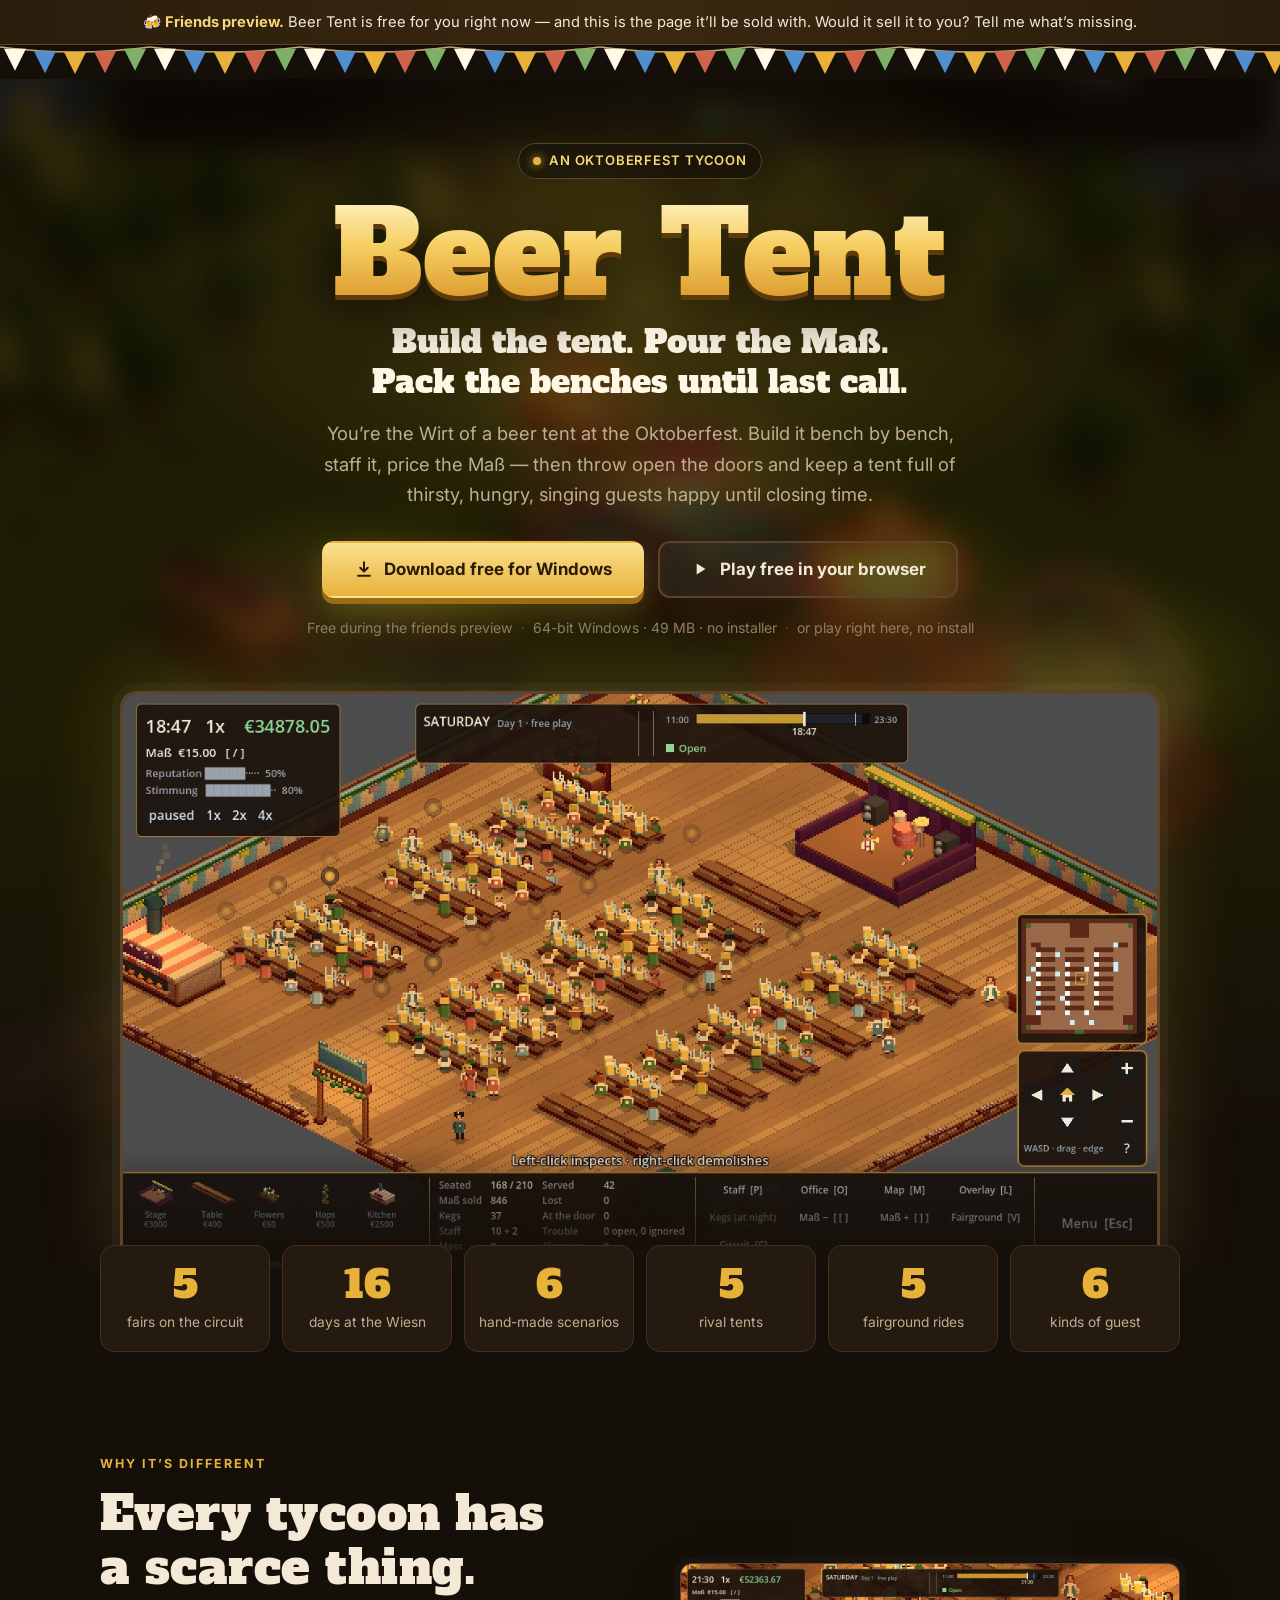
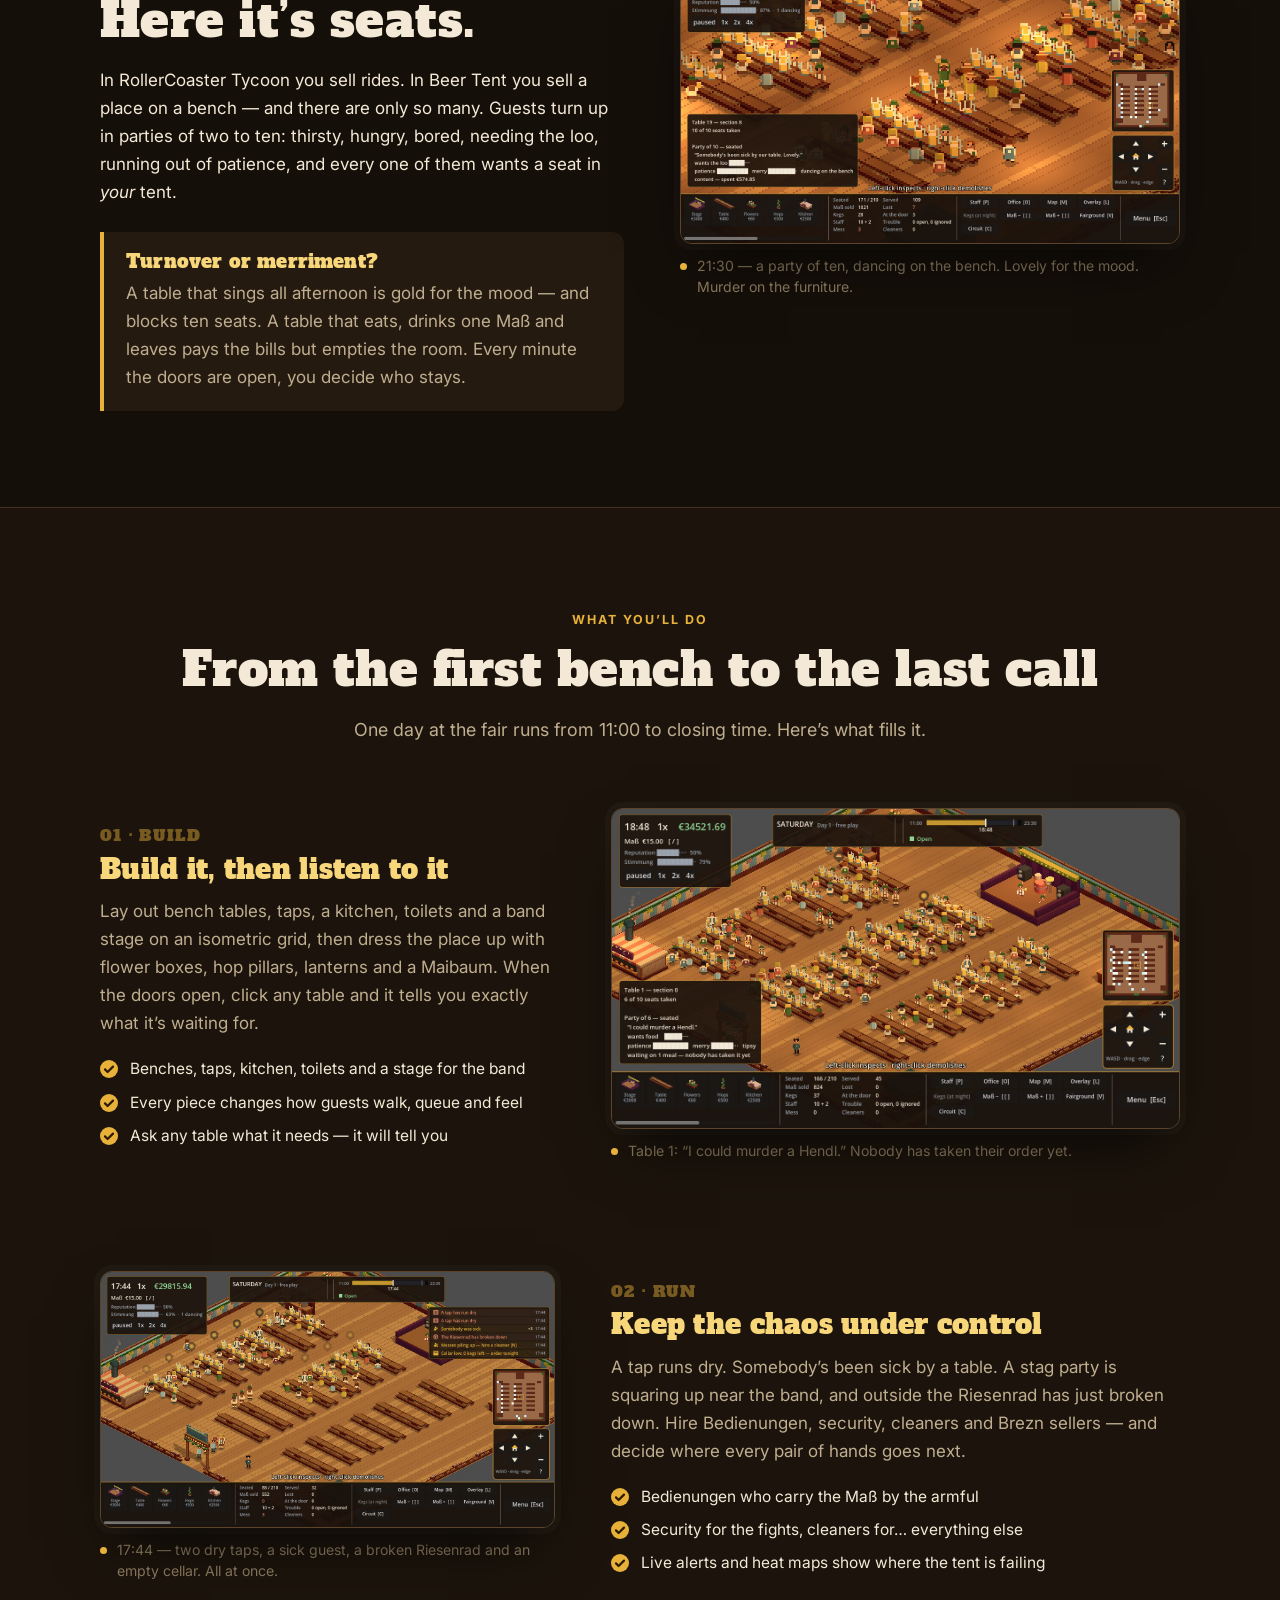
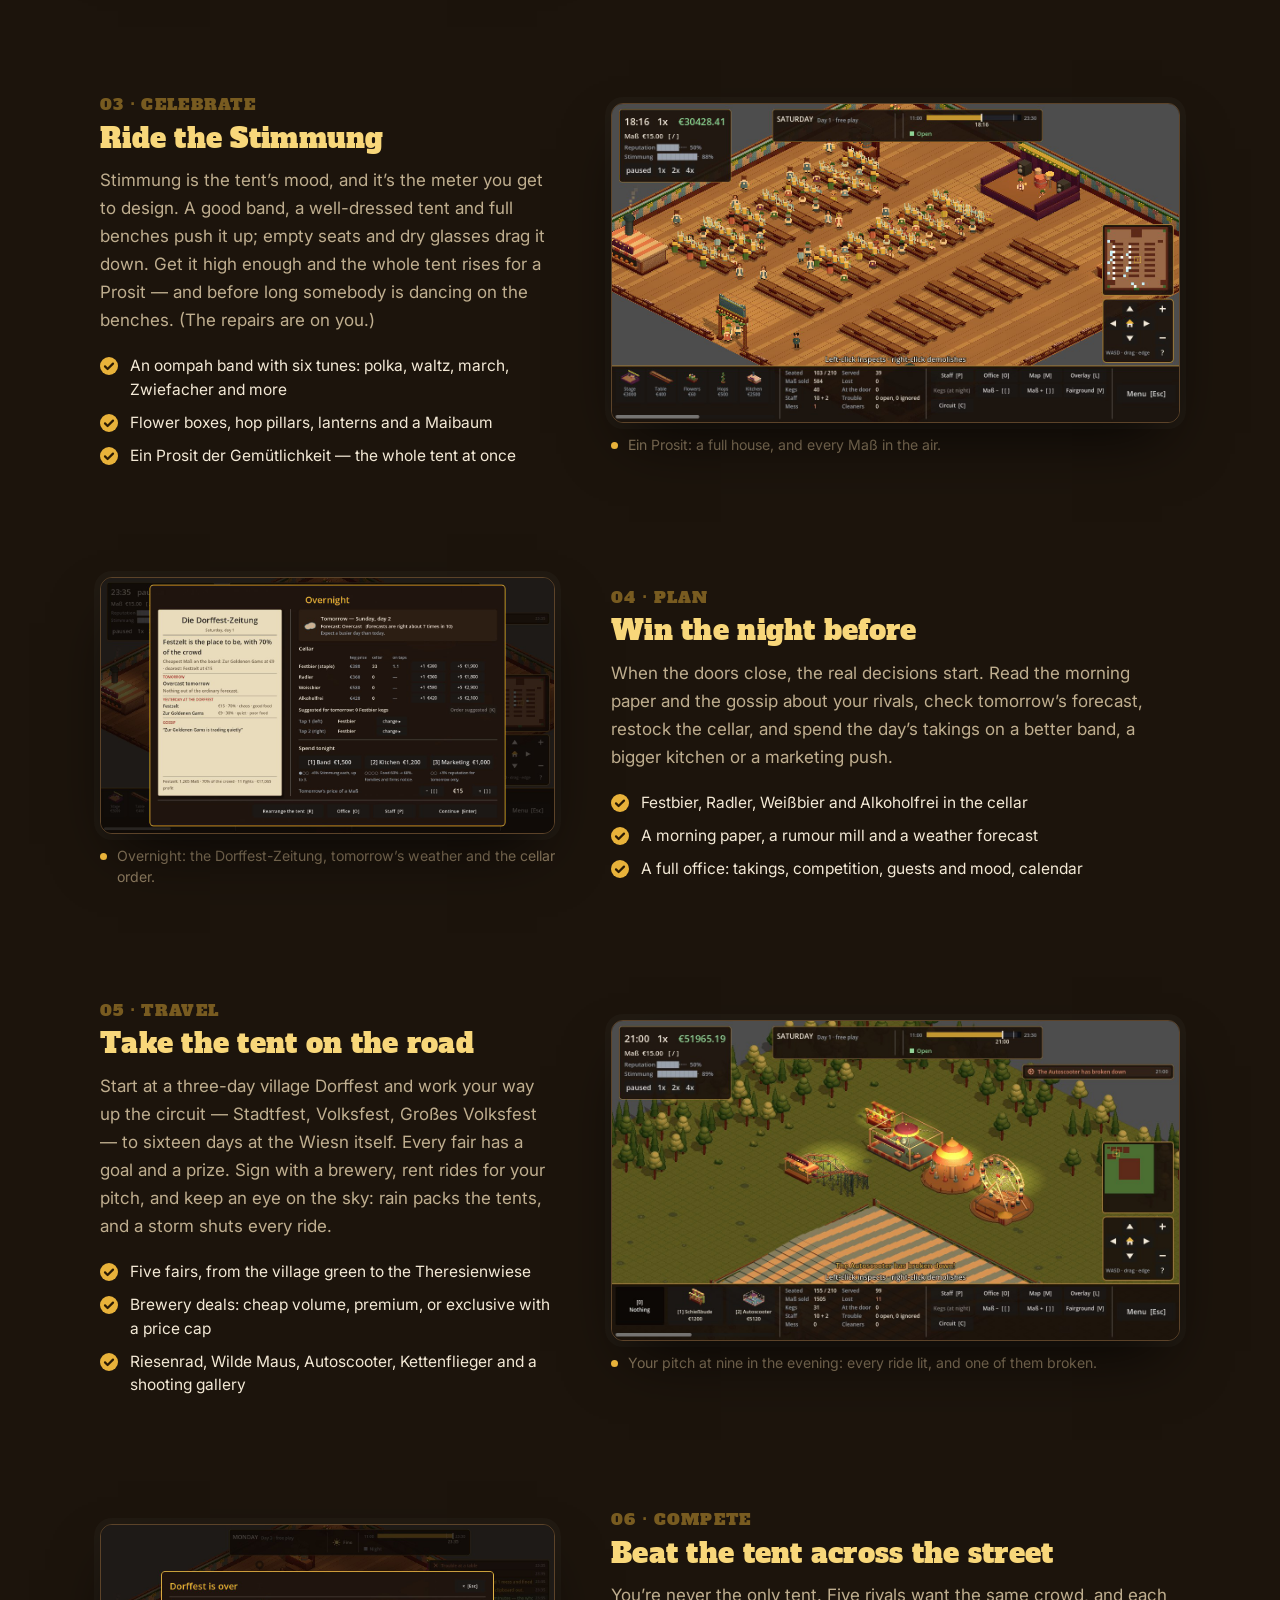
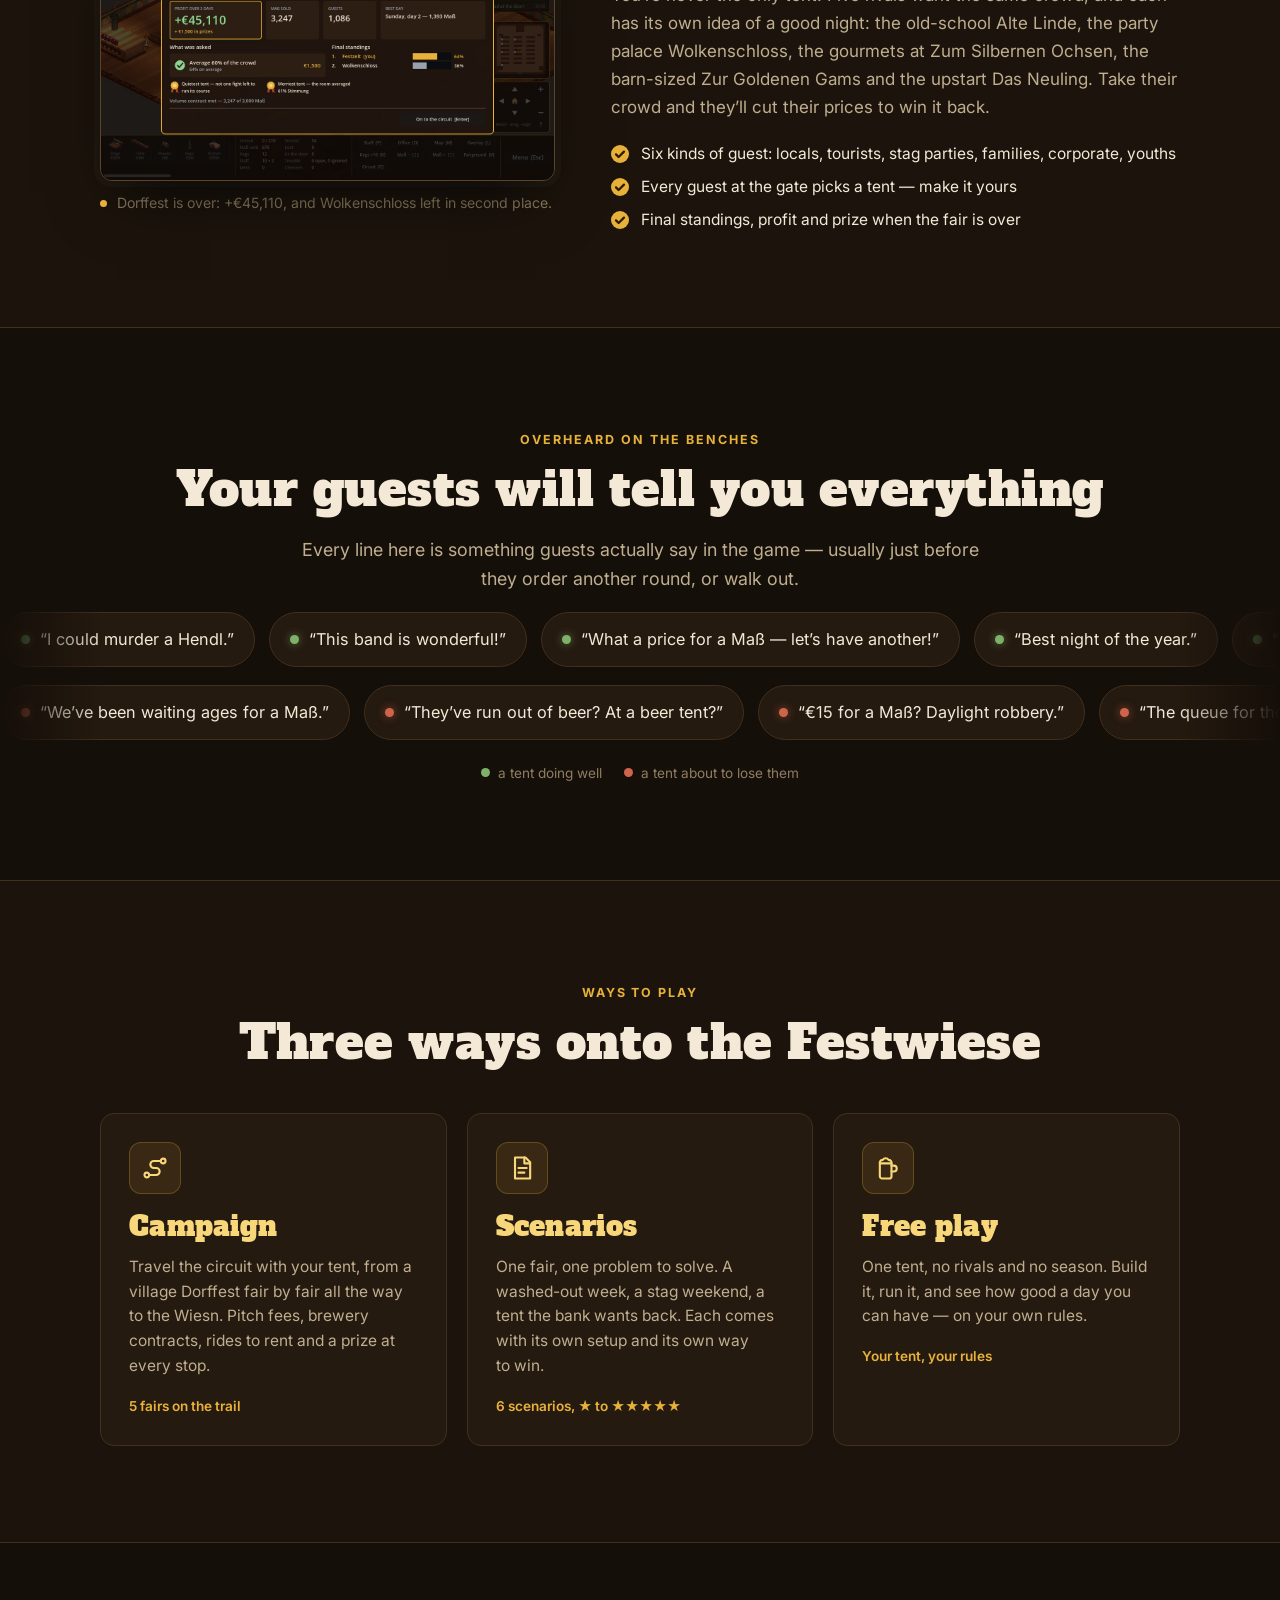
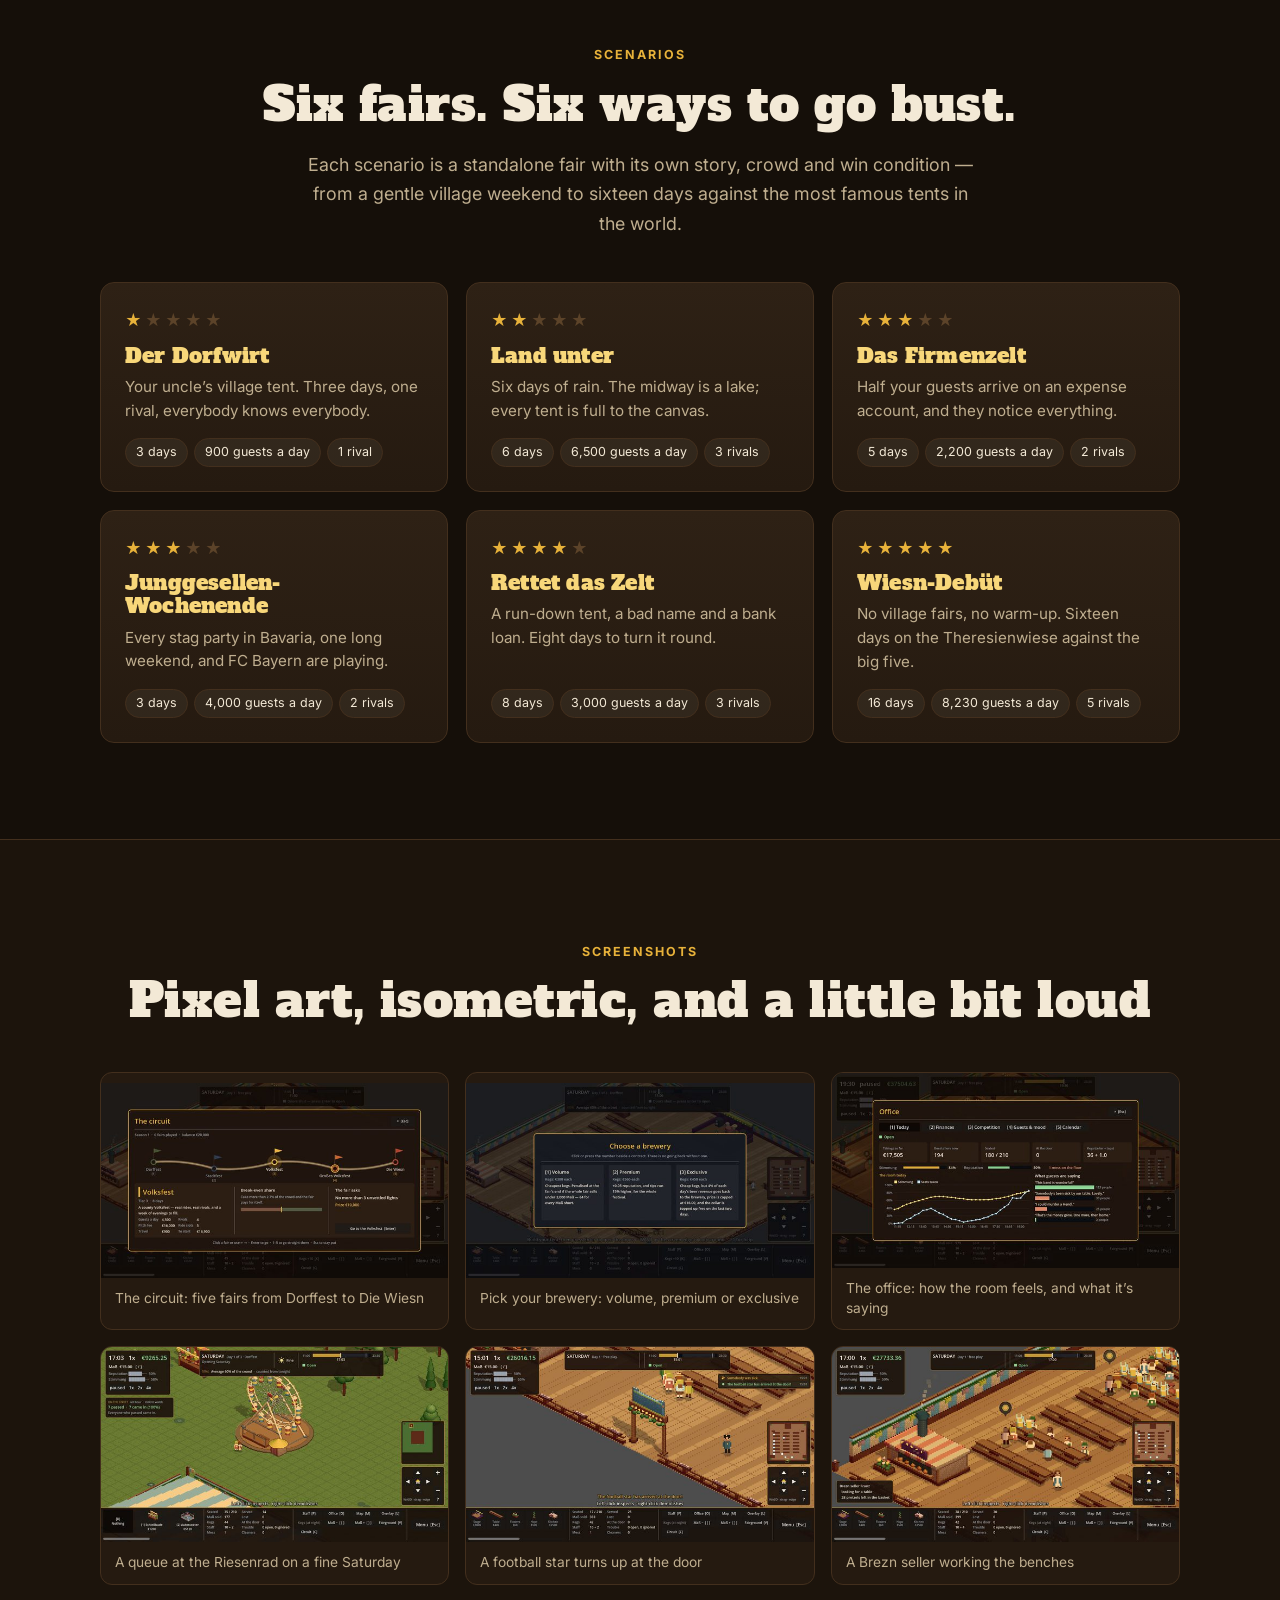
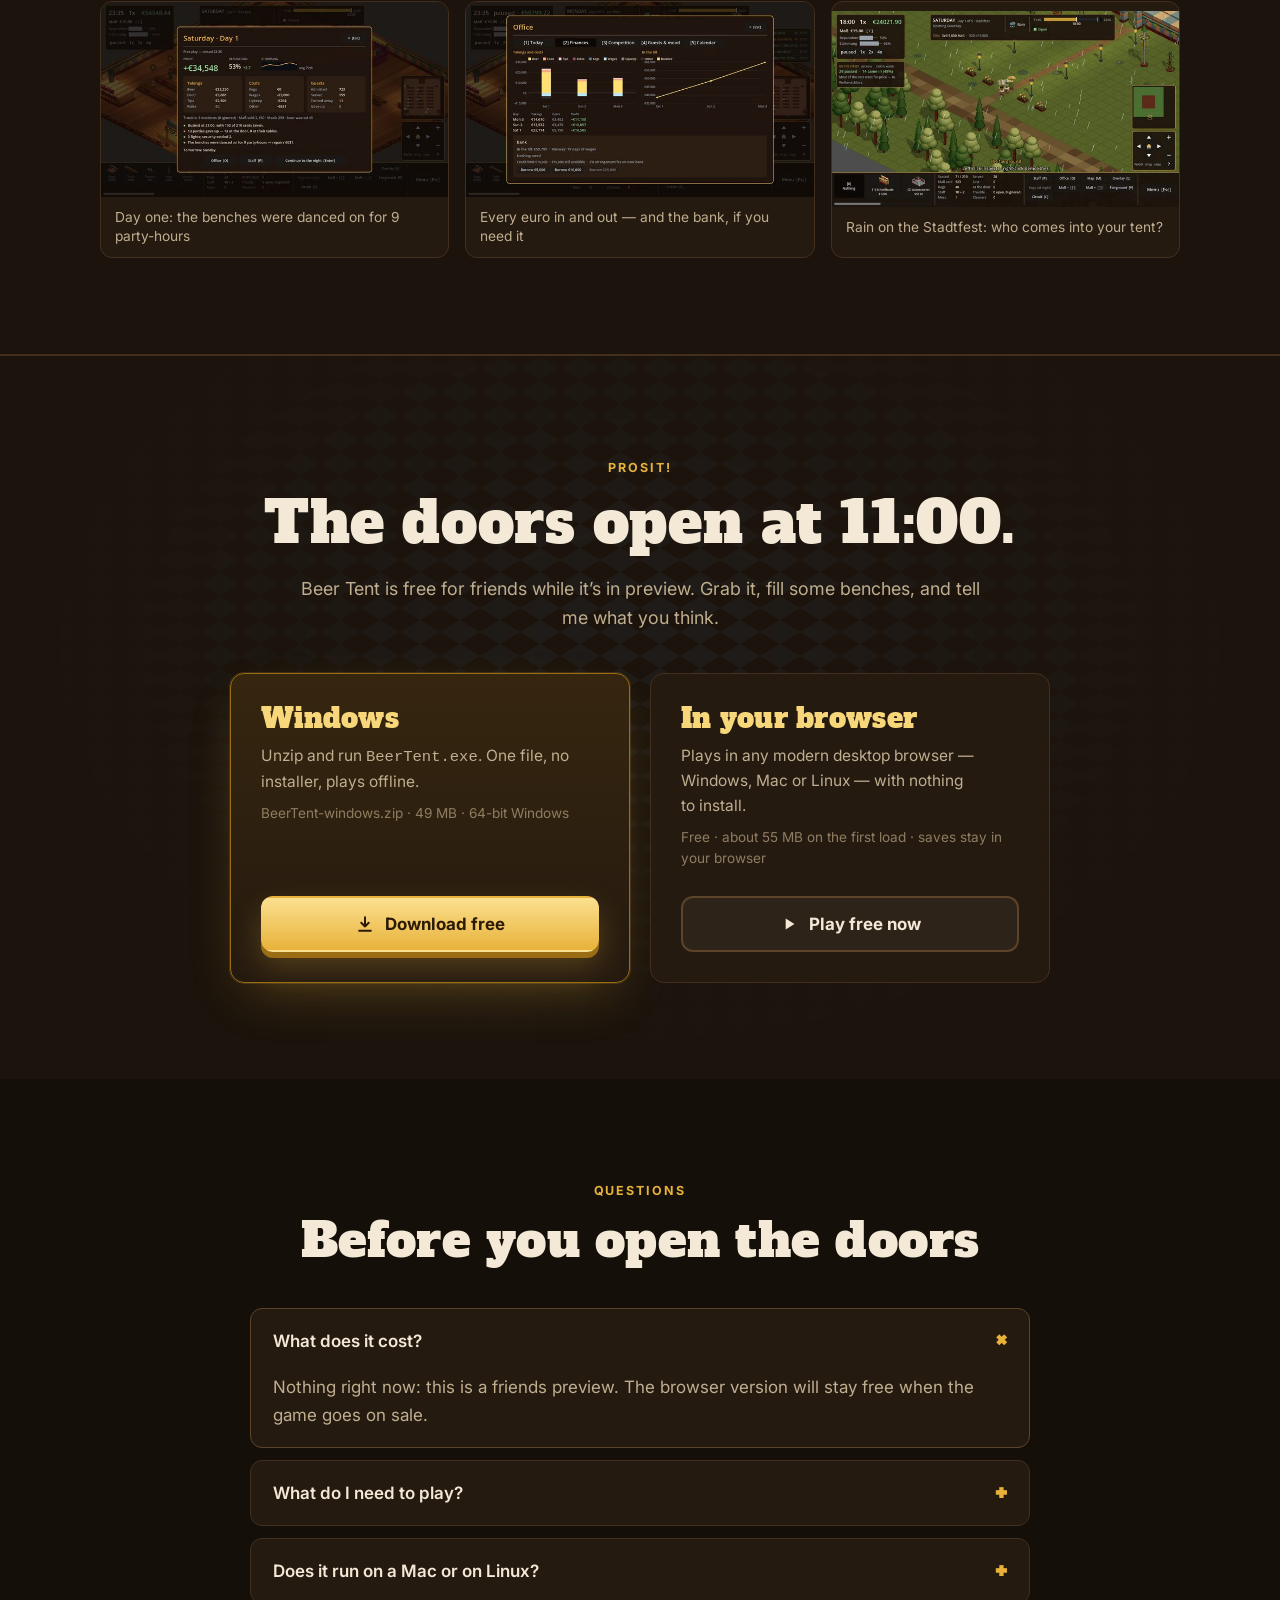
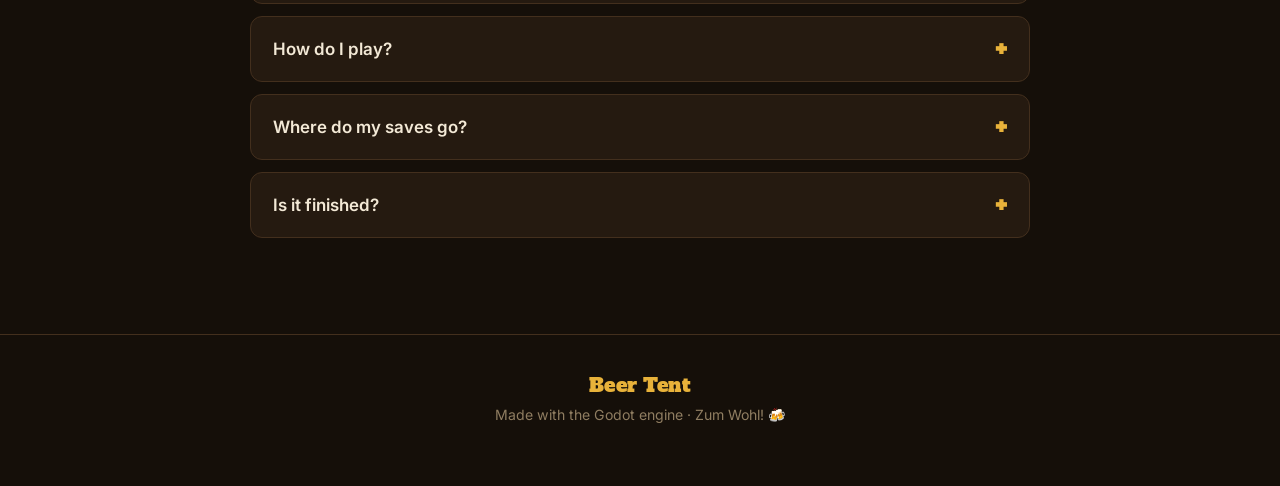
==== game/index.html @ dadb576f "game" ====
<!doctype html>
<html lang="en">
<head>
<meta charset="utf-8">
<meta name="viewport" content="width=device-width, initial-scale=1">
<title>Beer Tent — run the loudest tent at the Oktoberfest</title>
<meta name="description" content="Beer Tent is an isometric Oktoberfest tycoon game. Build your tent, pour the Maß, keep the band playing and pack the benches until last call.">
<meta name="theme-color" content="#150f09">
<!-- https://bjoernoest.dk/game is filled in by .gitlab-ci.yml, so link previews in chats get an absolute image URL -->
<meta property="og:type" content="website">
<meta property="og:title" content="Beer Tent — run the loudest tent at the Oktoberfest">
<meta property="og:description" content="Build the tent. Pour the Maß. Pack the benches until last call. An isometric Oktoberfest tycoon game.">
<meta property="og:image" content="https://bjoernoest.dk/game/img/og.jpg">
<meta name="twitter:card" content="summary_large_image">
<link rel="icon" href="img/icon.svg">
<link rel="preconnect" href="https://fonts.googleapis.com">
<link rel="preconnect" href="https://fonts.gstatic.com" crossorigin>
<link href="https://fonts.googleapis.com/css2?family=Alfa+Slab+One&family=Inter:wght@400;500;600;700&display=swap" rel="stylesheet">
<script>
/* ── Page switches: the only two things to edit ──────────────────────────
   SALE      null while Beer Tent is a friends preview: free download, preview
             ribbon on top. When it goes on sale, point it at the store page:
               const SALE = { url: "https://you.itch.io/beer-tent" };
             Add  price: "€9.99"  only if the buttons should show one.
             The free browser version stays either way, and .gitlab-ci.yml
             stops publishing the free zip as soon as SALE is not null.
   FEEDBACK  where the ribbon's "Tell me what's missing" links to: a form, a
             mailto: or a chat invite. Empty leaves it as plain text.
   ───────────────────────────────────────────────────────────────────────── */
const SALE = null;
const FEEDBACK = "";
if (SALE) document.documentElement.classList.add("on-sale");
</script>
<style>
:root{
  --bg:#150f09; --bg2:#1c140c; --panel:#251a10; --panel2:#2e2115;
  --line:#432f1d; --line2:#5c4329;
  --text:#f3e9d6; --muted:#bfae8f; --dim:#8f7d61;
  --gold:#e8b23a; --gold2:#f8d77a; --gold-deep:#9a6d14; --foam:#fff8e7;
  --blue:#4f8fd0; --red:#d0644b; --green:#7fb069;
  --radius:14px;
}
*{box-sizing:border-box;margin:0;padding:0}
html{scroll-behavior:smooth}
body{background:var(--bg);color:var(--text);font:17px/1.65 Inter,system-ui,sans-serif;-webkit-font-smoothing:antialiased;overflow-x:hidden}
img{max-width:100%;height:auto;display:block}
a{color:var(--gold2)}
:focus-visible{outline:3px solid var(--gold2);outline-offset:3px;border-radius:6px}
.wrap{max-width:1120px;margin:0 auto;padding:0 20px}
h1,h2,h3,.slab{font-family:"Alfa Slab One",Georgia,serif;font-weight:400;line-height:1.12;letter-spacing:.01em}
h2{font-size:clamp(2rem,4.4vw,3rem);margin-bottom:18px;text-wrap:balance}
h3{font-size:clamp(1.35rem,2.4vw,1.7rem);color:var(--gold2);margin-bottom:12px;text-wrap:balance}
p{text-wrap:pretty}
.kicker{display:inline-block;color:var(--gold);font-weight:700;letter-spacing:.16em;text-transform:uppercase;font-size:.78rem;margin-bottom:12px}
.lead{color:var(--muted);font-size:1.12rem;max-width:680px}
.center{text-align:center}.center .lead{margin-inline:auto}
section{padding:96px 0;position:relative}
section.alt{background:var(--bg2);border-block:1px solid var(--line)}

/* preview / sale switch */
html:not(.on-sale) [data-sale]{display:none!important}
html.on-sale [data-preview]{display:none!important}

/* ribbon */
.ribbon{background:linear-gradient(90deg,#2a1d0c,#3a2810,#2a1d0c);border-bottom:1px solid var(--line2);color:var(--text);font-size:.92rem;padding:10px 20px;text-align:center}
.ribbon b{color:var(--gold2)}
.ribbon a{font-weight:600}
.ribbon [data-feedback]:not([hidden]) + .fb-fallback{display:none}

/* bunting */
.bunting{height:34px;background:url("data:image/svg+xml,%3Csvg xmlns='http://www.w3.org/2000/svg' width='150' height='34' viewBox='0 0 150 34'%3E%3Cpath d='M0 2Q75 12 150 2' fill='none' stroke='%23c9a46a' stroke-width='1.5'/%3E%3Cpath d='M4 3.8h22l-11 22z' fill='%23fff8e7'/%3E%3Cpath d='M34 6.2h22l-11 22z' fill='%234f8fd0'/%3E%3Cpath d='M64 7h22l-11 22z' fill='%23e8b23a'/%3E%3Cpath d='M94 6.2h22l-11 22z' fill='%23d0644b'/%3E%3Cpath d='M124 3.8h22l-11 22z' fill='%237fb069'/%3E%3C/svg%3E") repeat-x;position:relative;z-index:2}

/* buttons */
.btns{display:flex;gap:14px;flex-wrap:wrap;justify-content:center}
.btn{display:inline-flex;align-items:center;justify-content:center;gap:10px;padding:16px 30px;border-radius:12px;font-weight:700;text-decoration:none;font-size:1.06rem;line-height:1.2;
  transition:transform .15s,box-shadow .15s,border-color .15s,background .15s;border:2px solid transparent;cursor:pointer}
.btn svg{width:20px;height:20px;flex:none}
.btn:hover{transform:translateY(-2px)}
.btn:active{transform:translateY(1px)}
.btn.primary{background:linear-gradient(#fbe08f,var(--gold));color:#2b1b05;box-shadow:0 6px 0 var(--gold-deep),0 14px 30px rgba(232,178,58,.25)}
.btn.primary:hover{box-shadow:0 8px 0 var(--gold-deep),0 18px 36px rgba(232,178,58,.32)}
.btn.primary:active{box-shadow:0 3px 0 var(--gold-deep),0 8px 18px rgba(232,178,58,.2)}
.btn.ghost{border-color:var(--line2);color:var(--text);background:rgba(255,248,231,.04)}
.btn.ghost:hover{border-color:var(--gold);background:rgba(232,178,58,.08)}
.btn.small{padding:10px 18px;font-size:.92rem;border-radius:10px}
.btn.primary.small{box-shadow:0 4px 0 var(--gold-deep)}

/* hero */
.hero{position:relative;overflow:hidden;padding:64px 0 0;text-align:center;isolation:isolate}
.hero-bg{position:absolute;inset:-40px;z-index:-2;background:url(img/fairground.jpg) center/cover;filter:blur(14px) brightness(.32) saturate(1.3);transform:scale(1.08)}
.hero::before{content:"";position:absolute;inset:0;z-index:-1;background:
  radial-gradient(700px 360px at 50% 18%,rgba(232,178,58,.20),transparent 70%),
  linear-gradient(to bottom,transparent 55%,var(--bg) 92%)}
.badge{display:inline-flex;align-items:center;gap:8px;padding:6px 14px;border:1px solid var(--line2);border-radius:999px;background:rgba(21,15,9,.6);color:var(--gold2);font-size:.82rem;font-weight:600;letter-spacing:.06em;text-transform:uppercase}
.badge i{width:8px;height:8px;border-radius:50%;background:var(--gold);box-shadow:0 0 10px var(--gold)}
.logo{font-size:clamp(3.6rem,11vw,7.2rem);margin:18px 0 6px;line-height:1;
  background:linear-gradient(180deg,#fff1c4 0%,#f6cf63 42%,#d68f22 100%);-webkit-background-clip:text;background-clip:text;color:transparent;
  filter:drop-shadow(0 5px 0 #5e3b0b) drop-shadow(0 18px 30px rgba(0,0,0,.55))}
.headline{font-family:"Alfa Slab One",Georgia,serif;font-size:clamp(1.35rem,3vw,2rem);line-height:1.25;color:var(--foam);margin:10px auto 16px;max-width:760px;text-wrap:balance}
.sub{color:var(--muted);font-size:clamp(1.02rem,1.8vw,1.15rem);max-width:640px;margin:0 auto 32px}
.meta{color:var(--dim);font-size:.88rem;margin-top:18px}
.meta span+span::before{content:"·";margin:0 8px;color:var(--line2)}
.hero-shot{position:relative;margin:52px auto 0;max-width:1040px;border-radius:16px 16px 0 0;overflow:hidden;border:3px solid var(--line2);border-bottom:0;
  box-shadow:0 -12px 80px rgba(232,178,58,.20),0 0 0 8px rgba(255,248,231,.03)}
.hero-shot::after{content:"";position:absolute;inset:auto 0 0 0;height:22%;background:linear-gradient(transparent,var(--bg))}

/* numbers */
.numbers{display:grid;grid-template-columns:repeat(6,1fr);gap:12px;margin-top:-30px;position:relative;z-index:2}
.num{background:var(--panel);border:1px solid var(--line);border-radius:var(--radius);padding:20px 14px;text-align:center}
.num b{display:block;font-family:"Alfa Slab One",Georgia,serif;font-weight:400;font-size:2.4rem;line-height:1;color:var(--gold)}
.num span{display:block;color:var(--muted);font-size:.86rem;margin-top:8px;line-height:1.35}

/* pitch */
.two{display:grid;grid-template-columns:1.05fr 1fr;gap:56px;align-items:center}
.two p+p{margin-top:16px}
.callout{margin-top:26px;padding:20px 22px;border-radius:0 12px 12px 0;border-left:4px solid var(--gold);background:var(--panel)}
.callout .slab{color:var(--gold2);font-size:1.15rem;display:block;margin-bottom:6px}
.callout p{color:var(--muted)}

/* screenshots */
.shot{position:relative;border-radius:12px;overflow:hidden;border:1px solid var(--line2);background:var(--panel);
  box-shadow:0 28px 60px -18px rgba(0,0,0,.75),0 0 0 6px rgba(255,248,231,.025)}
figure figcaption{display:flex;gap:10px;align-items:baseline;color:var(--dim);font-size:.88rem;margin-top:12px;line-height:1.45}
figure figcaption::before{content:"";flex:none;width:7px;height:7px;border-radius:50%;background:var(--gold);transform:translateY(-1px)}

/* features */
.features{display:grid;gap:110px;margin-top:64px}
.feature{display:grid;grid-template-columns:1fr 1.25fr;gap:56px;align-items:center}
.feature:nth-child(even) .feature-text{order:2}
.feature .step{font-family:"Alfa Slab One",Georgia,serif;color:var(--gold);opacity:.45;font-size:1rem;letter-spacing:.08em;margin-bottom:6px}
.feature p{color:var(--muted)}
.ticks{list-style:none;margin-top:20px;display:grid;gap:10px}
.ticks li{position:relative;padding-left:30px;color:var(--text);font-size:.97rem;line-height:1.5}
.ticks li::before{content:"";position:absolute;left:0;top:3px;width:18px;height:18px;border-radius:50%;
  background:var(--gold) url("data:image/svg+xml,%3Csvg xmlns='http://www.w3.org/2000/svg' viewBox='0 0 18 18'%3E%3Cpath d='M5 9.4l2.6 2.6L13 6.6' fill='none' stroke='%232b1b05' stroke-width='2.2' stroke-linecap='round' stroke-linejoin='round'/%3E%3C/svg%3E") center/18px no-repeat}

/* overheard */
.overheard{overflow:hidden}
.marquee{--gap:14px;display:flex;overflow:hidden;margin-top:18px;mask-image:linear-gradient(90deg,transparent,#000 8%,#000 92%,transparent);-webkit-mask-image:linear-gradient(90deg,transparent,#000 8%,#000 92%,transparent)}
.marquee:first-of-type{margin-top:44px}
.track{display:flex;gap:var(--gap);padding-right:var(--gap);flex:none;animation:slide 60s linear infinite}
.marquee.reverse .track{animation-direction:reverse;animation-duration:70s}
.marquee:hover .track{animation-play-state:paused}
@keyframes slide{to{transform:translateX(-100%)}}
.quote{flex:none;display:flex;align-items:center;gap:10px;padding:13px 20px;border-radius:999px;background:var(--panel);border:1px solid var(--line);white-space:nowrap;font-size:1.02rem}
.quote::before{content:"";width:9px;height:9px;border-radius:50%;flex:none}
.happy .quote::before{background:var(--green);box-shadow:0 0 8px rgba(127,176,105,.6)}
.grumpy .quote::before{background:var(--red);box-shadow:0 0 8px rgba(208,100,75,.6)}
.legend{display:flex;gap:22px;justify-content:center;flex-wrap:wrap;margin-top:22px;color:var(--dim);font-size:.85rem}
.legend span{display:inline-flex;align-items:center;gap:8px}
.legend span::before{content:"";width:9px;height:9px;border-radius:50%}
.legend .g::before{background:var(--green)}.legend .r::before{background:var(--red)}

/* modes */
.cards{display:grid;grid-template-columns:repeat(3,1fr);gap:20px;margin-top:44px}
.card{background:var(--panel);border:1px solid var(--line);border-radius:var(--radius);padding:28px;transition:border-color .2s,transform .2s}
.card:hover{border-color:var(--gold-deep);transform:translateY(-3px)}
.card .ico{width:52px;height:52px;border-radius:12px;display:grid;place-items:center;background:rgba(232,178,58,.1);border:1px solid rgba(232,178,58,.25);margin-bottom:18px}
.card .ico svg{width:28px;height:28px;stroke:var(--gold2);fill:none;stroke-width:1.8;stroke-linecap:round;stroke-linejoin:round}
.card p{color:var(--muted);font-size:.97rem;line-height:1.6}
.card .foot{margin-top:16px;color:var(--gold);font-size:.85rem;font-weight:600}

/* scenarios */
.scenarios{display:grid;grid-template-columns:repeat(3,1fr);gap:18px;margin-top:44px}
.scn{display:flex;flex-direction:column;background:linear-gradient(180deg,var(--panel2),var(--panel));border:1px solid var(--line);border-radius:var(--radius);padding:24px}
.stars{color:var(--gold);letter-spacing:3px;font-size:1rem;margin-bottom:10px}
.stars s{color:var(--line2);text-decoration:none}
.scn h3{font-size:1.3rem;margin-bottom:8px}
.scn p{color:var(--muted);font-size:.95rem;line-height:1.55;flex:1}
.chips{display:flex;flex-wrap:wrap;gap:6px;margin-top:16px}
.chips span{font-size:.78rem;color:var(--text);background:rgba(255,248,231,.05);border:1px solid var(--line);padding:3px 10px;border-radius:999px}

/* gallery */
.gallery{display:grid;grid-template-columns:repeat(3,1fr);gap:16px;margin-top:44px}
.gallery button{all:unset;cursor:zoom-in;display:block;border-radius:12px;overflow:hidden;border:1px solid var(--line);background:var(--panel);transition:transform .2s,border-color .2s}
.gallery button:hover{transform:translateY(-3px);border-color:var(--gold)}
.gallery button:focus-visible{outline:3px solid var(--gold2);outline-offset:3px}
.gallery img{aspect-ratio:16/9;width:100%;object-fit:cover}
.gallery .cap{display:block;padding:11px 14px;color:var(--muted);font-size:.86rem;line-height:1.4}
.lightbox{position:fixed;inset:0;z-index:60;display:none;align-items:center;justify-content:center;flex-direction:column;gap:14px;padding:24px 70px;background:rgba(10,6,3,.94)}
.lightbox.on{display:flex}
.lightbox img{max-height:82vh;max-width:100%;border-radius:10px;border:2px solid var(--line2)}
.lightbox p{color:var(--muted);text-align:center;max-width:800px}
.lb-btn{position:absolute;display:grid;place-items:center;width:46px;height:46px;border-radius:50%;border:1px solid var(--line2);background:var(--panel);color:var(--text);font-size:1.4rem;cursor:pointer}
.lb-btn:hover{border-color:var(--gold)}
.lb-prev{left:14px;top:50%}.lb-next{right:14px;top:50%}.lb-close{right:14px;top:14px}

/* get it */
.get{text-align:center;overflow:hidden;background:var(--bg2);border-top:1px solid var(--line)}
.get::before{content:"";position:absolute;inset:0;opacity:.9;pointer-events:none;
  background:url("data:image/svg+xml,%3Csvg xmlns='http://www.w3.org/2000/svg' width='40' height='24'%3E%3Cpath d='M20 0L40 12 20 24 0 12z' fill='%234f8fd0' fill-opacity='.07'/%3E%3C/svg%3E");
  mask-image:radial-gradient(ellipse at 50% 40%,#000 10%,transparent 70%);-webkit-mask-image:radial-gradient(ellipse at 50% 40%,#000 10%,transparent 70%)}
.get .wrap{position:relative}
.get h2{font-size:clamp(2.3rem,5.4vw,3.6rem)}
.offer{display:grid;grid-template-columns:repeat(2,1fr);gap:20px;max-width:820px;margin:40px auto 0;text-align:left}
.offer .card{display:flex;flex-direction:column;gap:8px;padding:30px}
.offer .card.hot{border-color:var(--gold-deep);background:linear-gradient(180deg,#36260f,var(--panel));box-shadow:0 0 0 1px rgba(232,178,58,.15),0 20px 50px -20px rgba(232,178,58,.35)}
.offer h3{margin-bottom:2px}
.offer .fine{color:var(--dim);font-size:.85rem}
.offer .btn{margin-top:auto;width:100%}
.offer .spacer{height:10px}

/* faq */
.faq{max-width:780px;margin:40px auto 0;display:grid;gap:12px}
.faq details{background:var(--panel);border:1px solid var(--line);border-radius:12px;padding:0 22px;transition:border-color .2s}
.faq details[open]{border-color:var(--line2)}
.faq summary{list-style:none;cursor:pointer;padding:18px 0;font-weight:600;display:flex;justify-content:space-between;gap:16px;align-items:center}
.faq summary::-webkit-details-marker{display:none}
.faq summary::after{content:"+";font-family:"Alfa Slab One",Georgia,serif;color:var(--gold);font-size:1.3rem;line-height:1;transition:transform .2s}
.faq details[open] summary::after{transform:rotate(45deg)}
.faq details p{color:var(--muted);padding-bottom:18px}
kbd{background:#120d08;border:1px solid var(--line2);border-bottom-width:3px;border-radius:5px;padding:0 6px;font:.85em ui-monospace,monospace;color:var(--gold2)}

/* sticky bar */
.bar{position:fixed;inset:0 0 auto 0;z-index:50;transform:translateY(-110%);transition:transform .25s ease;background:rgba(21,15,9,.88);backdrop-filter:blur(10px);-webkit-backdrop-filter:blur(10px);border-bottom:1px solid var(--line)}
.bar.on{transform:none}
.bar .wrap{display:flex;align-items:center;justify-content:space-between;gap:14px;height:62px}
.bar .name{font-family:"Alfa Slab One",Georgia,serif;color:var(--gold);font-size:1.3rem;text-decoration:none}
.bar .name small{font-family:Inter,system-ui,sans-serif;color:var(--dim);font-size:.85rem;margin-left:12px}
.bar .btns{flex-wrap:nowrap;gap:10px}

footer{padding:40px 0 60px;text-align:center;color:var(--dim);font-size:.88rem;border-top:1px solid var(--line)}
footer .slab{color:var(--gold);font-size:1.2rem;display:block;margin-bottom:6px}

@media (max-width:960px){
  .numbers{grid-template-columns:repeat(3,1fr)}
  .two,.feature{grid-template-columns:1fr;gap:30px}
  .feature:nth-child(even) .feature-text{order:0}
  .features{gap:80px}
  .cards,.scenarios{grid-template-columns:1fr 1fr}
  .gallery{grid-template-columns:1fr 1fr}
  .bar .name small{display:none}
}
@media (max-width:640px){
  body{font-size:16px}
  section{padding:68px 0}
  .wrap{padding:0 16px}
  .hero{padding-top:44px}
  .btns{flex-direction:column;align-items:stretch}
  .hero .btn{width:100%}
  .meta span{display:block}.meta span+span::before{content:none}
  .numbers{grid-template-columns:1fr 1fr;margin-top:-16px}
  .num b{font-size:2rem}
  .cards,.scenarios,.offer{grid-template-columns:1fr}
  .gallery{grid-template-columns:1fr}
  .bar .btns{flex-direction:row}
  .bar .btn.ghost{display:none}
  .lightbox{padding:20px 12px 90px}
  .lb-prev,.lb-next{top:auto;bottom:22px}
  .lb-prev{left:calc(50% - 60px)}.lb-next{right:calc(50% - 60px)}
}
@media (prefers-reduced-motion:reduce){
  *{transition:none!important;scroll-behavior:auto!important}
  .track{animation:none}
  .marquee{mask-image:none;-webkit-mask-image:none}
  .marquee .track{flex-wrap:wrap;justify-content:center;flex:1}
  .marquee .track[aria-hidden]{display:none}
}
</style>
</head>
<body>

<div class="ribbon" data-preview>
  🍻 <b>Friends preview.</b> Beer Tent is free for you right now — and this is the page it’ll be sold with. Would it sell it to you?
  <a data-feedback hidden>Tell me what’s missing →</a><span class="fb-fallback">Tell me what’s missing.</span>
</div>

<nav class="bar" id="bar" aria-label="Get Beer Tent">
  <div class="wrap">
    <a class="name" href="#top">Beer Tent <small>The Oktoberfest tycoon</small></a>
    <div class="btns">
      <a class="btn ghost small" href="play/index.html">▶ Play in browser</a>
      <a class="btn primary small" data-preview href="downloads/BeerTent-demo-windows.zip" download>Download free</a>
      <a class="btn primary small" data-sale data-buy href="#get">Buy Beer Tent<span data-price></span></a>
    </div>
  </div>
</nav>

<div class="bunting" aria-hidden="true"></div>

<header class="hero" id="top">
  <div class="hero-bg" aria-hidden="true"></div>
  <div class="wrap">
    <span class="badge"><i></i>An Oktoberfest tycoon</span>
    <h1 class="logo">Beer Tent</h1>
    <p class="headline">Build the tent. Pour the Maß.<br>Pack the benches until last call.</p>
    <p class="sub">You’re the Wirt of a beer tent at the Oktoberfest. Build it bench by bench, staff it, price the Maß — then throw open the doors and keep a tent full of thirsty, hungry, singing guests happy until closing time.</p>
    <div class="btns" id="hero-cta">
      <a class="btn primary" data-preview href="downloads/BeerTent-demo-windows.zip" download>
        <svg viewBox="0 0 24 24" fill="none" stroke="currentColor" stroke-width="2.4" stroke-linecap="round" stroke-linejoin="round" aria-hidden="true"><path d="M12 4v11m0 0l-4.5-4.5M12 15l4.5-4.5M5 20h14"/></svg>
        Download free for Windows</a>
      <a class="btn primary" data-sale data-buy href="#get">Buy Beer Tent<span data-price></span></a>
      <a class="btn ghost" href="play/index.html">
        <svg viewBox="0 0 24 24" fill="currentColor" aria-hidden="true"><path d="M8 5.5v13l10.5-6.5z"/></svg>
        Play free in your browser</a>
    </div>
    <p class="meta" data-preview><span>Free during the friends preview</span><span>64-bit Windows · 49&nbsp;MB · no installer</span><span>or play right here, no install</span></p>
    <p class="meta" data-sale><span>64-bit Windows · no installer</span><span>The browser version stays free</span></p>
    <figure class="hero-shot">
      <img src="img/hero.jpg" width="1280" height="720" alt="A packed beer tent in the evening: 168 of 210 seats taken, waitresses carrying Maß between long benches, the band on its stage">
    </figure>
  </div>
</header>

<div class="wrap">
  <div class="numbers" role="list">
    <div class="num" role="listitem"><b>5</b><span>fairs on the circuit</span></div>
    <div class="num" role="listitem"><b>16</b><span>days at the Wiesn</span></div>
    <div class="num" role="listitem"><b>6</b><span>hand-made scenarios</span></div>
    <div class="num" role="listitem"><b>5</b><span>rival tents</span></div>
    <div class="num" role="listitem"><b>5</b><span>fairground rides</span></div>
    <div class="num" role="listitem"><b>6</b><span>kinds of guest</span></div>
  </div>
</div>

<section>
  <div class="wrap two">
    <div>
      <span class="kicker">Why it’s different</span>
      <h2>Every tycoon has a scarce thing. Here it’s seats.</h2>
      <p>In RollerCoaster Tycoon you sell rides. In Beer Tent you sell a place on a bench — and there are only so many. Guests turn up in parties of two to ten: thirsty, hungry, bored, needing the loo, running out of patience, and every one of them wants a seat in <em>your</em> tent.</p>
      <div class="callout">
        <span class="slab">Turnover or merriment?</span>
        <p>A table that sings all afternoon is gold for the mood — and blocks ten seats. A table that eats, drinks one Maß and leaves pays the bills but empties the room. Every minute the doors are open, you decide who stays.</p>
      </div>
    </div>
    <figure>
      <div class="shot"><img src="img/dancing.jpg" width="1280" height="720" loading="lazy" alt="Half past nine in the evening: a party of ten dancing on their bench"></div>
      <figcaption>21:30 — a party of ten, dancing on the bench. Lovely for the mood. Murder on the furniture.</figcaption>
    </figure>
  </div>
</section>

<section class="alt">
  <div class="wrap">
    <div class="center">
      <span class="kicker">What you’ll do</span>
      <h2>From the first bench to the last call</h2>
      <p class="lead">One day at the fair runs from 11:00 to closing time. Here’s what fills it.</p>
    </div>

    <div class="features">
      <article class="feature">
        <div class="feature-text">
          <div class="step">01 · BUILD</div>
          <h3>Build it, then listen to it</h3>
          <p>Lay out bench tables, taps, a kitchen, toilets and a band stage on an isometric grid, then dress the place up with flower boxes, hop pillars, lanterns and a Maibaum. When the doors open, click any table and it tells you exactly what it’s waiting for.</p>
          <ul class="ticks">
            <li>Benches, taps, kitchen, toilets and a stage for the band</li>
            <li>Every piece changes how guests walk, queue and feel</li>
            <li>Ask any table what it needs — it will tell you</li>
          </ul>
        </div>
        <figure>
          <div class="shot"><img src="img/tent.jpg" width="1280" height="720" loading="lazy" alt="Inspecting a table: a party of six wants food and nobody has taken their order"></div>
          <figcaption>Table 1: “I could murder a Hendl.” Nobody has taken their order yet.</figcaption>
        </figure>
      </article>

      <article class="feature">
        <div class="feature-text">
          <div class="step">02 · RUN</div>
          <h3>Keep the chaos under control</h3>
          <p>A tap runs dry. Somebody’s been sick by a table. A stag party is squaring up near the band, and outside the Riesenrad has just broken down. Hire Bedienungen, security, cleaners and Brezn sellers — and decide where every pair of hands goes next.</p>
          <ul class="ticks">
            <li>Bedienungen who carry the Maß by the armful</li>
            <li>Security for the fights, cleaners for… everything else</li>
            <li>Live alerts and heat maps show where the tent is failing</li>
          </ul>
        </div>
        <figure>
          <div class="shot"><img src="img/alerts.jpg" width="1280" height="720" loading="lazy" alt="The alert feed at 17:44: two dry taps, a sick guest, a broken-down Riesenrad and an empty cellar"></div>
          <figcaption>17:44 — two dry taps, a sick guest, a broken Riesenrad and an empty cellar. All at once.</figcaption>
        </figure>
      </article>

      <article class="feature">
        <div class="feature-text">
          <div class="step">03 · CELEBRATE</div>
          <h3>Ride the Stimmung</h3>
          <p>Stimmung is the tent’s mood, and it’s the meter you get to design. A good band, a well-dressed tent and full benches push it up; empty seats and dry glasses drag it down. Get it high enough and the whole tent rises for a Prosit — and before long somebody is dancing on the benches. (The repairs are on you.)</p>
          <ul class="ticks">
            <li>An oompah band with six tunes: polka, waltz, march, Zwiefacher and more</li>
            <li>Flower boxes, hop pillars, lanterns and a Maibaum</li>
            <li>Ein Prosit der Gemütlichkeit — the whole tent at once</li>
          </ul>
        </div>
        <figure>
          <div class="shot"><img src="img/prosit.jpg" width="1280" height="720" loading="lazy" alt="A full tent in the middle of a toast"></div>
          <figcaption>Ein Prosit: a full house, and every Maß in the air.</figcaption>
        </figure>
      </article>

      <article class="feature">
        <div class="feature-text">
          <div class="step">04 · PLAN</div>
          <h3>Win the night before</h3>
          <p>When the doors close, the real decisions start. Read the morning paper and the gossip about your rivals, check tomorrow’s forecast, restock the cellar, and spend the day’s takings on a better band, a bigger kitchen or a marketing push.</p>
          <ul class="ticks">
            <li>Festbier, Radler, Weißbier and Alkoholfrei in the cellar</li>
            <li>A morning paper, a rumour mill and a weather forecast</li>
            <li>A full office: takings, competition, guests and mood, calendar</li>
          </ul>
        </div>
        <figure>
          <div class="shot"><img src="img/night.jpg" width="1280" height="720" loading="lazy" alt="The overnight screen: the Dorffest-Zeitung, tomorrow's forecast, the cellar order and upgrades to buy"></div>
          <figcaption>Overnight: the Dorffest-Zeitung, tomorrow’s weather and the cellar order.</figcaption>
        </figure>
      </article>

      <article class="feature">
        <div class="feature-text">
          <div class="step">05 · TRAVEL</div>
          <h3>Take the tent on the road</h3>
          <p>Start at a three-day village Dorffest and work your way up the circuit — Stadtfest, Volksfest, Großes Volksfest — to sixteen days at the Wiesn itself. Every fair has a goal and a prize. Sign with a brewery, rent rides for your pitch, and keep an eye on the sky: rain packs the tents, and a storm shuts every ride.</p>
          <ul class="ticks">
            <li>Five fairs, from the village green to the Theresienwiese</li>
            <li>Brewery deals: cheap volume, premium, or exclusive with a price cap</li>
            <li>Riesenrad, Wilde Maus, Autoscooter, Kettenflieger and a shooting gallery</li>
          </ul>
        </div>
        <figure>
          <div class="shot"><img src="img/fairground.jpg" width="1280" height="720" loading="lazy" alt="The fairground at nine in the evening with every ride lit up"></div>
          <figcaption>Your pitch at nine in the evening: every ride lit, and one of them broken.</figcaption>
        </figure>
      </article>

      <article class="feature">
        <div class="feature-text">
          <div class="step">06 · COMPETE</div>
          <h3>Beat the tent across the street</h3>
          <p>You’re never the only tent. Five rivals want the same crowd, and each has its own idea of a good night: the old-school Alte Linde, the party palace Wolkenschloss, the gourmets at Zum Silbernen Ochsen, the barn-sized Zur Goldenen Gams and the upstart Das Neuling. Take their crowd and they’ll cut their prices to win it back.</p>
          <ul class="ticks">
            <li>Six kinds of guest: locals, tourists, stag parties, families, corporate, youths</li>
            <li>Every guest at the gate picks a tent — make it yours</li>
            <li>Final standings, profit and prize when the fair is over</li>
          </ul>
        </div>
        <figure>
          <div class="shot"><img src="img/fair-end.jpg" width="1280" height="720" loading="lazy" alt="Results screen: Dorffest is over, +45,110 euro profit, first place ahead of Wolkenschloss"></div>
          <figcaption>Dorffest is over: +€45,110, and Wolkenschloss left in second place.</figcaption>
        </figure>
      </article>
    </div>
  </div>
</section>

<section class="overheard">
  <div class="wrap center">
    <span class="kicker">Overheard on the benches</span>
    <h2>Your guests will tell you everything</h2>
    <p class="lead">Every line here is something guests actually say in the game — usually just before they order another round, or walk out.</p>
  </div>
  <div class="marquee happy" aria-label="Happy guests">
    <div class="track">
      <span class="quote">“I could murder a Hendl.”</span>
      <span class="quote">“This band is wonderful!”</span>
      <span class="quote">“What a price for a Maß — let’s have another!”</span>
      <span class="quote">“Best night of the year.”</span>
      <span class="quote">“These Brezn make you thirsty!”</span>
      <span class="quote">“Ein Prosit der Gemütlichkeit!”</span>
      <span class="quote">“Not bad, this.”</span>
    </div>
  </div>
  <div class="marquee grumpy reverse" aria-label="Unhappy guests">
    <div class="track">
      <span class="quote">“We’ve been waiting ages for a Maß.”</span>
      <span class="quote">“They’ve run out of beer? At a beer tent?”</span>
      <span class="quote">“€15 for a Maß? Daylight robbery.”</span>
      <span class="quote">“The queue for the loo goes round the tent.”</span>
      <span class="quote">“Somebody’s been sick by our table. Lovely.”</span>
      <span class="quote">“It’s a bit dead in here.”</span>
      <span class="quote">“You can’t move in here for people.”</span>
      <span class="quote">“That’s the money gone. One more, then home.”</span>
    </div>
  </div>
  <div class="legend" aria-hidden="true"><span class="g">a tent doing well</span><span class="r">a tent about to lose them</span></div>
</section>

<section class="alt">
  <div class="wrap">
    <div class="center">
      <span class="kicker">Ways to play</span>
      <h2>Three ways onto the Festwiese</h2>
    </div>
    <div class="cards">
      <div class="card">
        <div class="ico"><svg viewBox="0 0 24 24" aria-hidden="true"><circle cx="5" cy="18" r="2"/><circle cx="19" cy="6" r="2"/><path d="M7 18h6a3 3 0 0 0 0-6h-2a3 3 0 0 1 0-6h6"/></svg></div>
        <h3>Campaign</h3>
        <p>Travel the circuit with your tent, from a village Dorffest fair by fair all the way to the Wiesn. Pitch fees, brewery contracts, rides to rent and a prize at every stop.</p>
        <div class="foot">5 fairs on the trail</div>
      </div>
      <div class="card">
        <div class="ico"><svg viewBox="0 0 24 24" aria-hidden="true"><path d="M6 3h9l4 4v14H6z"/><path d="M14 3v5h5M9 12h7M9 16h5"/></svg></div>
        <h3>Scenarios</h3>
        <p>One fair, one problem to solve. A washed-out week, a stag weekend, a tent the bank wants back. Each comes with its own setup and its own way to win.</p>
        <div class="foot">6 scenarios, ★ to ★★★★★</div>
      </div>
      <div class="card">
        <div class="ico"><svg viewBox="0 0 24 24" aria-hidden="true"><path d="M5 8h10v11a2 2 0 0 1-2 2H7a2 2 0 0 1-2-2z"/><path d="M15 10h2a2.5 2.5 0 0 1 0 5h-2M5 8a2.5 2.5 0 0 1 2.5-3 3 3 0 0 1 5 0A2.5 2.5 0 0 1 15 8"/></svg></div>
        <h3>Free play</h3>
        <p>One tent, no rivals and no season. Build it, run it, and see how good a day you can have — on your own rules.</p>
        <div class="foot">Your tent, your rules</div>
      </div>
    </div>
  </div>
</section>

<section>
  <div class="wrap">
    <div class="center">
      <span class="kicker">Scenarios</span>
      <h2>Six fairs. Six ways to go bust.</h2>
      <p class="lead">Each scenario is a standalone fair with its own story, crowd and win condition — from a gentle village weekend to sixteen days against the most famous tents in the world.</p>
    </div>
    <div class="scenarios">
      <article class="scn">
        <div class="stars" aria-label="Difficulty 1 of 5">★<s>★★★★</s></div>
        <h3>Der Dorfwirt</h3>
        <p>Your uncle’s village tent. Three days, one rival, everybody knows everybody.</p>
        <div class="chips"><span>3 days</span><span>900 guests a day</span><span>1 rival</span></div>
      </article>
      <article class="scn">
        <div class="stars" aria-label="Difficulty 2 of 5">★★<s>★★★</s></div>
        <h3>Land unter</h3>
        <p>Six days of rain. The midway is a lake; every tent is full to the canvas.</p>
        <div class="chips"><span>6 days</span><span>6,500 guests a day</span><span>3 rivals</span></div>
      </article>
      <article class="scn">
        <div class="stars" aria-label="Difficulty 3 of 5">★★★<s>★★</s></div>
        <h3>Das Firmenzelt</h3>
        <p>Half your guests arrive on an expense account, and they notice everything.</p>
        <div class="chips"><span>5 days</span><span>2,200 guests a day</span><span>2 rivals</span></div>
      </article>
      <article class="scn">
        <div class="stars" aria-label="Difficulty 3 of 5">★★★<s>★★</s></div>
        <h3>Junggesellen-Wochenende</h3>
        <p>Every stag party in Bavaria, one long weekend, and FC Bayern are playing.</p>
        <div class="chips"><span>3 days</span><span>4,000 guests a day</span><span>2 rivals</span></div>
      </article>
      <article class="scn">
        <div class="stars" aria-label="Difficulty 4 of 5">★★★★<s>★</s></div>
        <h3>Rettet das Zelt</h3>
        <p>A run-down tent, a bad name and a bank loan. Eight days to turn it round.</p>
        <div class="chips"><span>8 days</span><span>3,000 guests a day</span><span>3 rivals</span></div>
      </article>
      <article class="scn">
        <div class="stars" aria-label="Difficulty 5 of 5">★★★★★</div>
        <h3>Wiesn-Debüt</h3>
        <p>No village fairs, no warm-up. Sixteen days on the Theresienwiese against the big five.</p>
        <div class="chips"><span>16 days</span><span>8,230 guests a day</span><span>5 rivals</span></div>
      </article>
    </div>
  </div>
</section>

<section class="alt">
  <div class="wrap">
    <div class="center">
      <span class="kicker">Screenshots</span>
      <h2>Pixel art, isometric, and a little bit loud</h2>
    </div>
    <div class="gallery" id="gallery">
      <button data-full="img/circuit.jpg"><img src="img/thumb/circuit.jpg" width="640" height="360" loading="lazy" alt="The circuit map from Dorffest to Die Wiesn"><span class="cap">The circuit: five fairs from Dorffest to Die Wiesn</span></button>
      <button data-full="img/contract.jpg"><img src="img/thumb/contract.jpg" width="640" height="360" loading="lazy" alt="Choosing a brewery contract: Volume, Premium or Exclusive"><span class="cap">Pick your brewery: volume, premium or exclusive</span></button>
      <button data-full="img/guests.jpg"><img src="img/thumb/guests.jpg" width="640" height="360" loading="lazy" alt="The office's Today tab with the mood chart and what guests are saying"><span class="cap">The office: how the room feels, and what it’s saying</span></button>
      <button data-full="img/riesenrad.jpg"><img src="img/thumb/riesenrad.jpg" width="640" height="360" loading="lazy" alt="Guests queueing at the Riesenrad on the fairground"><span class="cap">A queue at the Riesenrad on a fine Saturday</span></button>
      <button data-full="img/star.jpg"><img src="img/thumb/star.jpg" width="640" height="360" loading="lazy" alt="A football star arriving at the tent door"><span class="cap">A football star turns up at the door</span></button>
      <button data-full="img/brezn.jpg"><img src="img/thumb/brezn.jpg" width="640" height="360" loading="lazy" alt="A Brezn seller working the benches with a basket of pretzels"><span class="cap">A Brezn seller working the benches</span></button>
      <button data-full="img/summary.jpg"><img src="img/thumb/summary.jpg" width="640" height="360" loading="lazy" alt="The end-of-day summary with takings, costs and highlights"><span class="cap">Day one: the benches were danced on for 9 party-hours</span></button>
      <button data-full="img/finances.jpg"><img src="img/thumb/finances.jpg" width="640" height="360" loading="lazy" alt="The finances tab with takings, costs and the bank"><span class="cap">Every euro in and out — and the bank, if you need it</span></button>
      <button data-full="img/street.jpg"><img src="img/thumb/street.jpg" width="640" height="360" loading="lazy" alt="A rainy evening on a Stadtfest street outside the tent"><span class="cap">Rain on the Stadtfest: who comes into your tent?</span></button>
    </div>
  </div>
</section>

<section class="get" id="get">
  <div class="wrap">
    <span class="kicker">Prosit!</span>
    <h2>The doors open at 11:00.</h2>
    <p class="lead" data-preview style="margin:0 auto">Beer Tent is free for friends while it’s in preview. Grab it, fill some benches, and tell me what you think.</p>
    <p class="lead" data-sale style="margin:0 auto">Get Beer Tent for Windows, or try it free in your browser first.</p>
    <div class="offer">
      <div class="card hot">
        <h3>Windows</h3>
        <p>Unzip and run <code>BeerTent.exe</code>. One file, no installer, plays offline.</p>
        <p class="fine" data-preview>BeerTent-windows.zip · 49&nbsp;MB · 64-bit Windows</p>
        <p class="fine" data-sale>64-bit Windows</p>
        <div class="spacer"></div>
        <a class="btn primary" data-preview href="downloads/BeerTent-demo-windows.zip" download>
          <svg viewBox="0 0 24 24" fill="none" stroke="currentColor" stroke-width="2.4" stroke-linecap="round" stroke-linejoin="round" aria-hidden="true"><path d="M12 4v11m0 0l-4.5-4.5M12 15l4.5-4.5M5 20h14"/></svg>
          Download free</a>
        <a class="btn primary" data-sale data-buy href="#get">Buy Beer Tent<span data-price></span></a>
      </div>
      <div class="card">
        <h3>In your browser</h3>
        <p>Plays in any modern desktop browser — Windows, Mac or Linux — with nothing to install.</p>
        <p class="fine">Free · about 55&nbsp;MB on the first load · saves stay in your browser</p>
        <div class="spacer"></div>
        <a class="btn ghost" href="play/index.html">
          <svg viewBox="0 0 24 24" fill="currentColor" aria-hidden="true"><path d="M8 5.5v13l10.5-6.5z"/></svg>
          Play free now</a>
      </div>
    </div>
  </div>
</section>

<section>
  <div class="wrap">
    <div class="center">
      <span class="kicker">Questions</span>
      <h2>Before you open the doors</h2>
    </div>
    <div class="faq">
      <details data-preview open>
        <summary>What does it cost?</summary>
        <p>Nothing right now: this is a friends preview. The browser version will stay free when the game goes on sale.</p>
      </details>
      <details data-sale open>
        <summary>What does it cost?</summary>
        <p>The store page has the price of the Windows version. The browser version is free and stays free.</p>
      </details>
      <details>
        <summary>What do I need to play?</summary>
        <p>A 64-bit Windows PC for the download, or any modern desktop browser for the free version. A mouse and keyboard. It’s a 2D game and runs on modest hardware — anything with OpenGL 3.3 graphics, which covers most PCs from the last ten years.</p>
      </details>
      <details>
        <summary>Does it run on a Mac or on Linux?</summary>
        <p>There’s no download for them yet, but the browser version runs on any desktop. Click “Play free in your browser” and you’re in.</p>
      </details>
      <details>
        <summary>How do I play?</summary>
        <p>Pick something from the build bar, click to place it, and press <kbd>Enter</kbd> to open the doors. With nothing selected, click a table to ask what it’s waiting for. <kbd>F1</kbd> in the game shows every control on one screen.</p>
      </details>
      <details>
        <summary>Where do my saves go?</summary>
        <p>On your own computer — or, for the browser version, in your browser. Nothing is uploaded anywhere.</p>
      </details>
      <details data-preview>
        <summary>Is it finished?</summary>
        <p>Not quite. Beer Tent is in active development, and this preview is how it gets better: every bug, every balance gripe and every “this bit dragged” helps.</p>
      </details>
    </div>
  </div>
</section>

<footer>
  <div class="wrap">
    <span class="slab">Beer Tent</span>
    Made with the Godot engine · Zum Wohl! 🍻
  </div>
</footer>

<div class="lightbox" id="lb" role="dialog" aria-modal="true" aria-label="Screenshot">
  <button class="lb-btn lb-close" aria-label="Close">×</button>
  <button class="lb-btn lb-prev" aria-label="Previous screenshot">‹</button>
  <img alt="">
  <p></p>
  <button class="lb-btn lb-next" aria-label="Next screenshot">›</button>
</div>

<script>
(() => {
  // The sale switch (see the top of the page).
  if (SALE) {
    document.querySelectorAll("[data-buy]").forEach(a => { a.href = SALE.url; });
    document.querySelectorAll("[data-price]").forEach(s => { s.textContent = SALE.price ? " — " + SALE.price : ""; });
  }
  if (FEEDBACK) document.querySelectorAll("[data-feedback]").forEach(a => { a.href = FEEDBACK; a.hidden = false; });

  // Seamless quote marquees: a second copy of each track follows the first.
  document.querySelectorAll(".marquee .track").forEach(t => {
    const copy = t.cloneNode(true);
    copy.setAttribute("aria-hidden", "true");
    t.after(copy);
  });

  // The bar slides in once the hero's buttons have scrolled away.
  const bar = document.getElementById("bar"), cta = document.getElementById("hero-cta");
  if ("IntersectionObserver" in window) {
    new IntersectionObserver(([e]) => bar.classList.toggle("on", !e.isIntersecting && e.boundingClientRect.top < 0))
      .observe(cta);
  }

  // Lightbox with previous/next.
  const lb = document.getElementById("lb"), img = lb.querySelector("img"), cap = lb.querySelector("p");
  const items = [...document.querySelectorAll("#gallery button")];
  let at = 0, opener = null;
  const show = i => {
    at = (i + items.length) % items.length;
    const b = items[at];
    img.src = b.dataset.full; img.alt = b.querySelector("img").alt;
    cap.textContent = b.querySelector(".cap").textContent;
  };
  const close = () => { lb.classList.remove("on"); if (opener) opener.focus(); };
  items.forEach((b, i) => b.addEventListener("click", () => {
    opener = b; show(i); lb.classList.add("on"); lb.querySelector(".lb-close").focus();
  }));
  lb.querySelector(".lb-prev").addEventListener("click", e => { e.stopPropagation(); show(at - 1); });
  lb.querySelector(".lb-next").addEventListener("click", e => { e.stopPropagation(); show(at + 1); });
  lb.querySelector(".lb-close").addEventListener("click", close);
  lb.addEventListener("click", e => { if (e.target === lb) close(); });
  addEventListener("keydown", e => {
    if (!lb.classList.contains("on")) return;
    if (e.key === "Escape") close();
    if (e.key === "ArrowLeft") show(at - 1);
    if (e.key === "ArrowRight") show(at + 1);
  });
})();
</script>
</body>
</html>
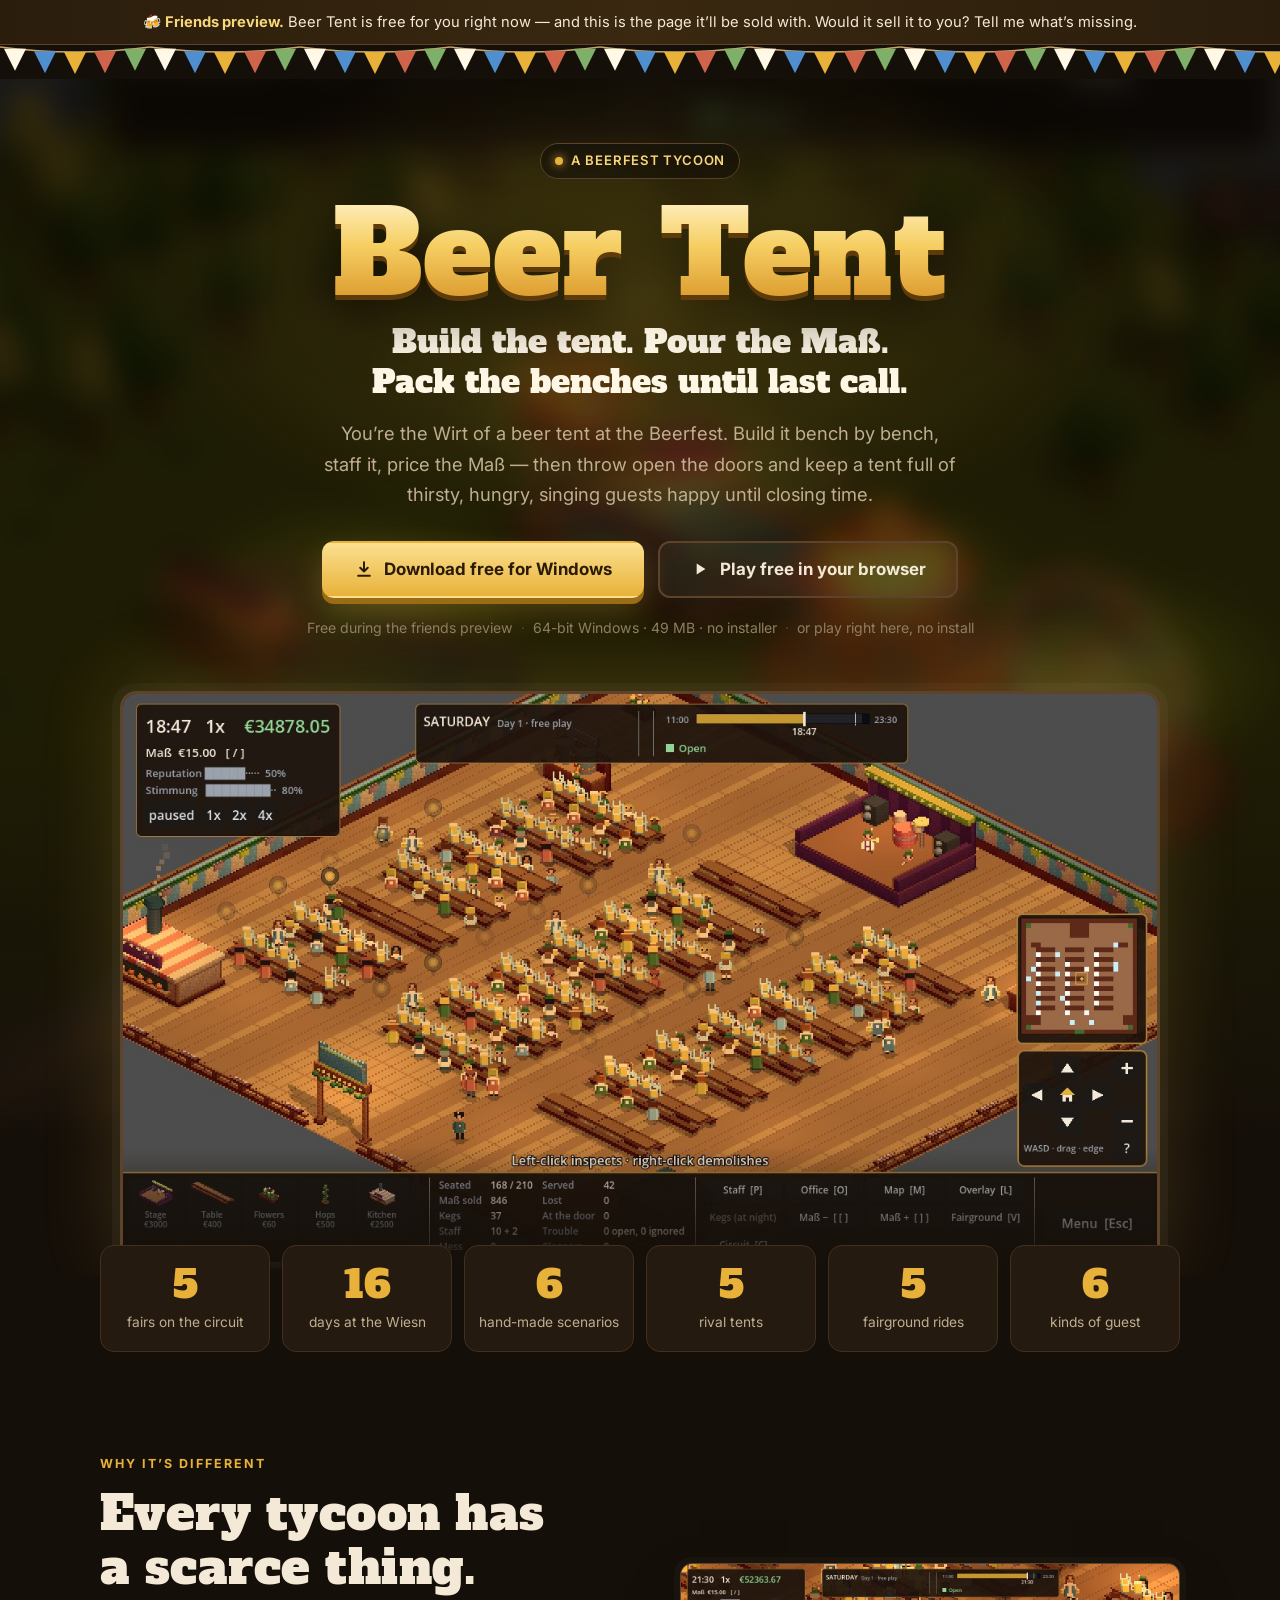
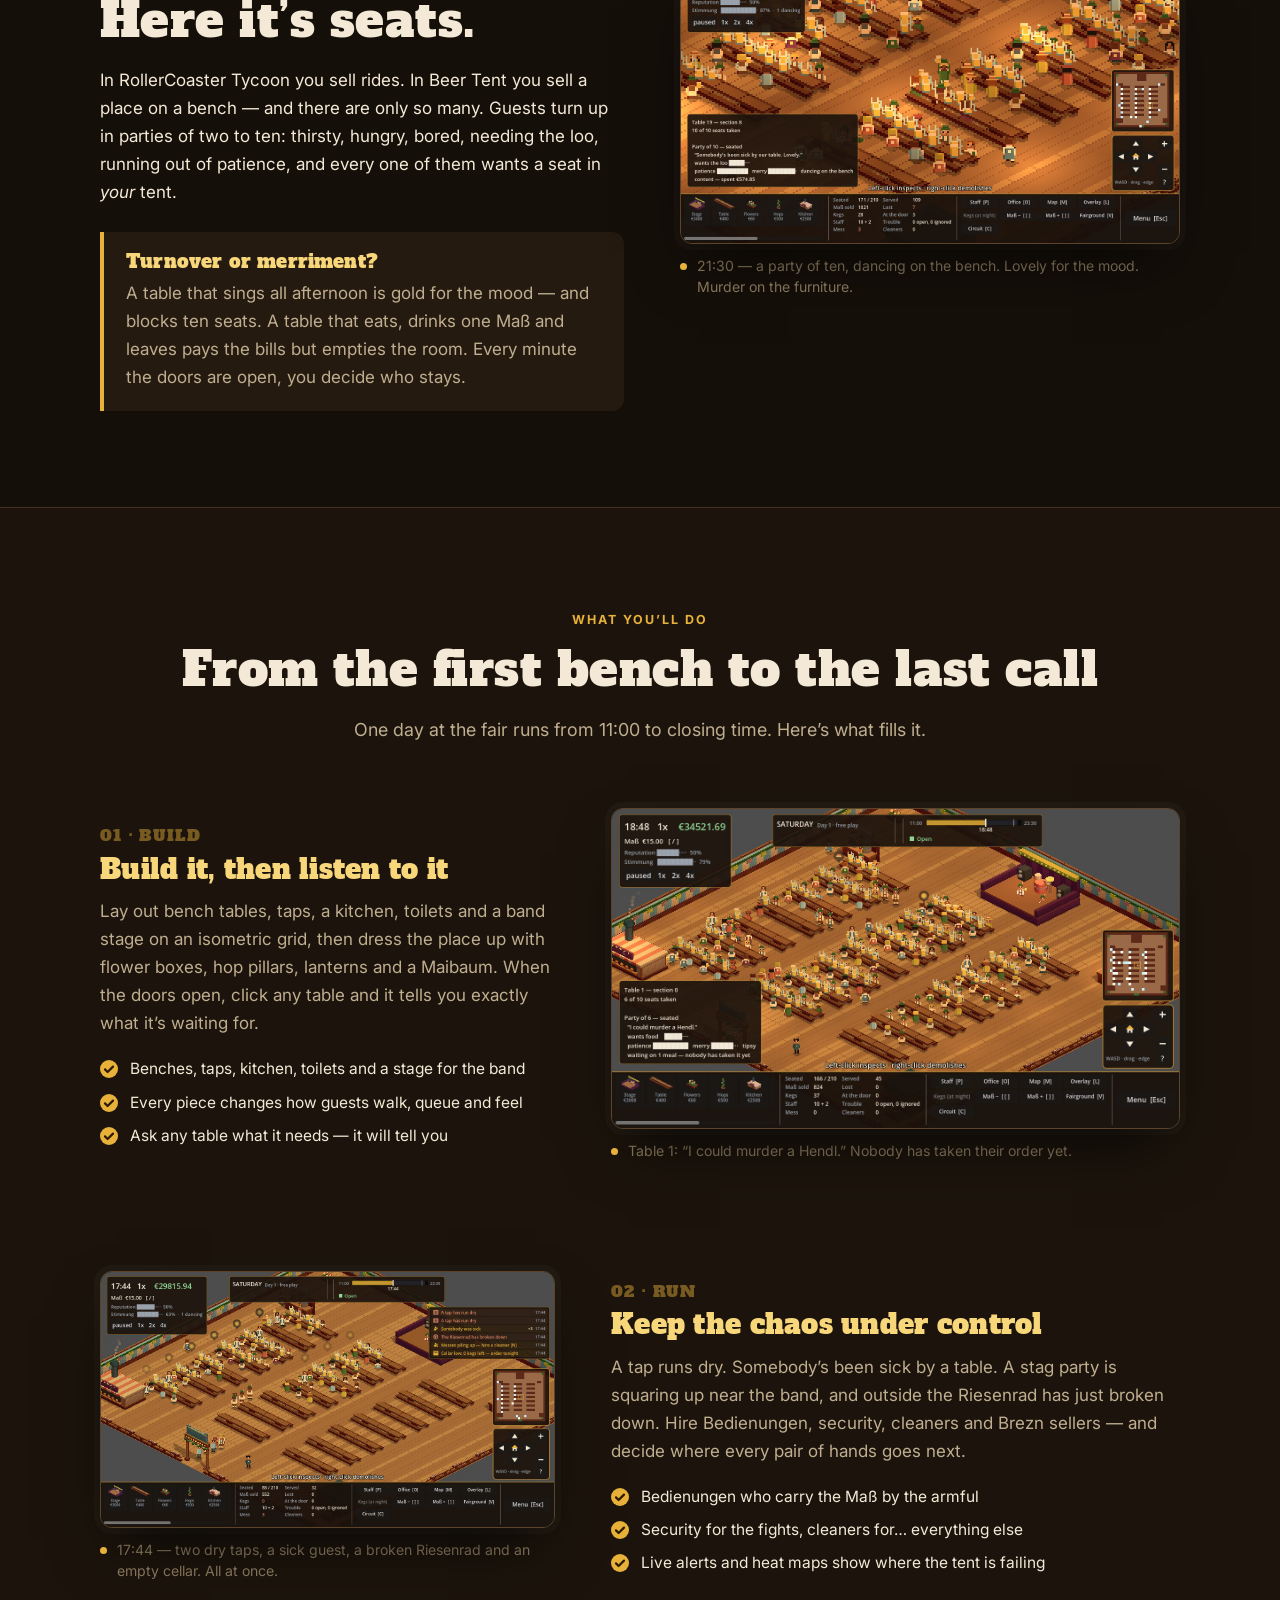
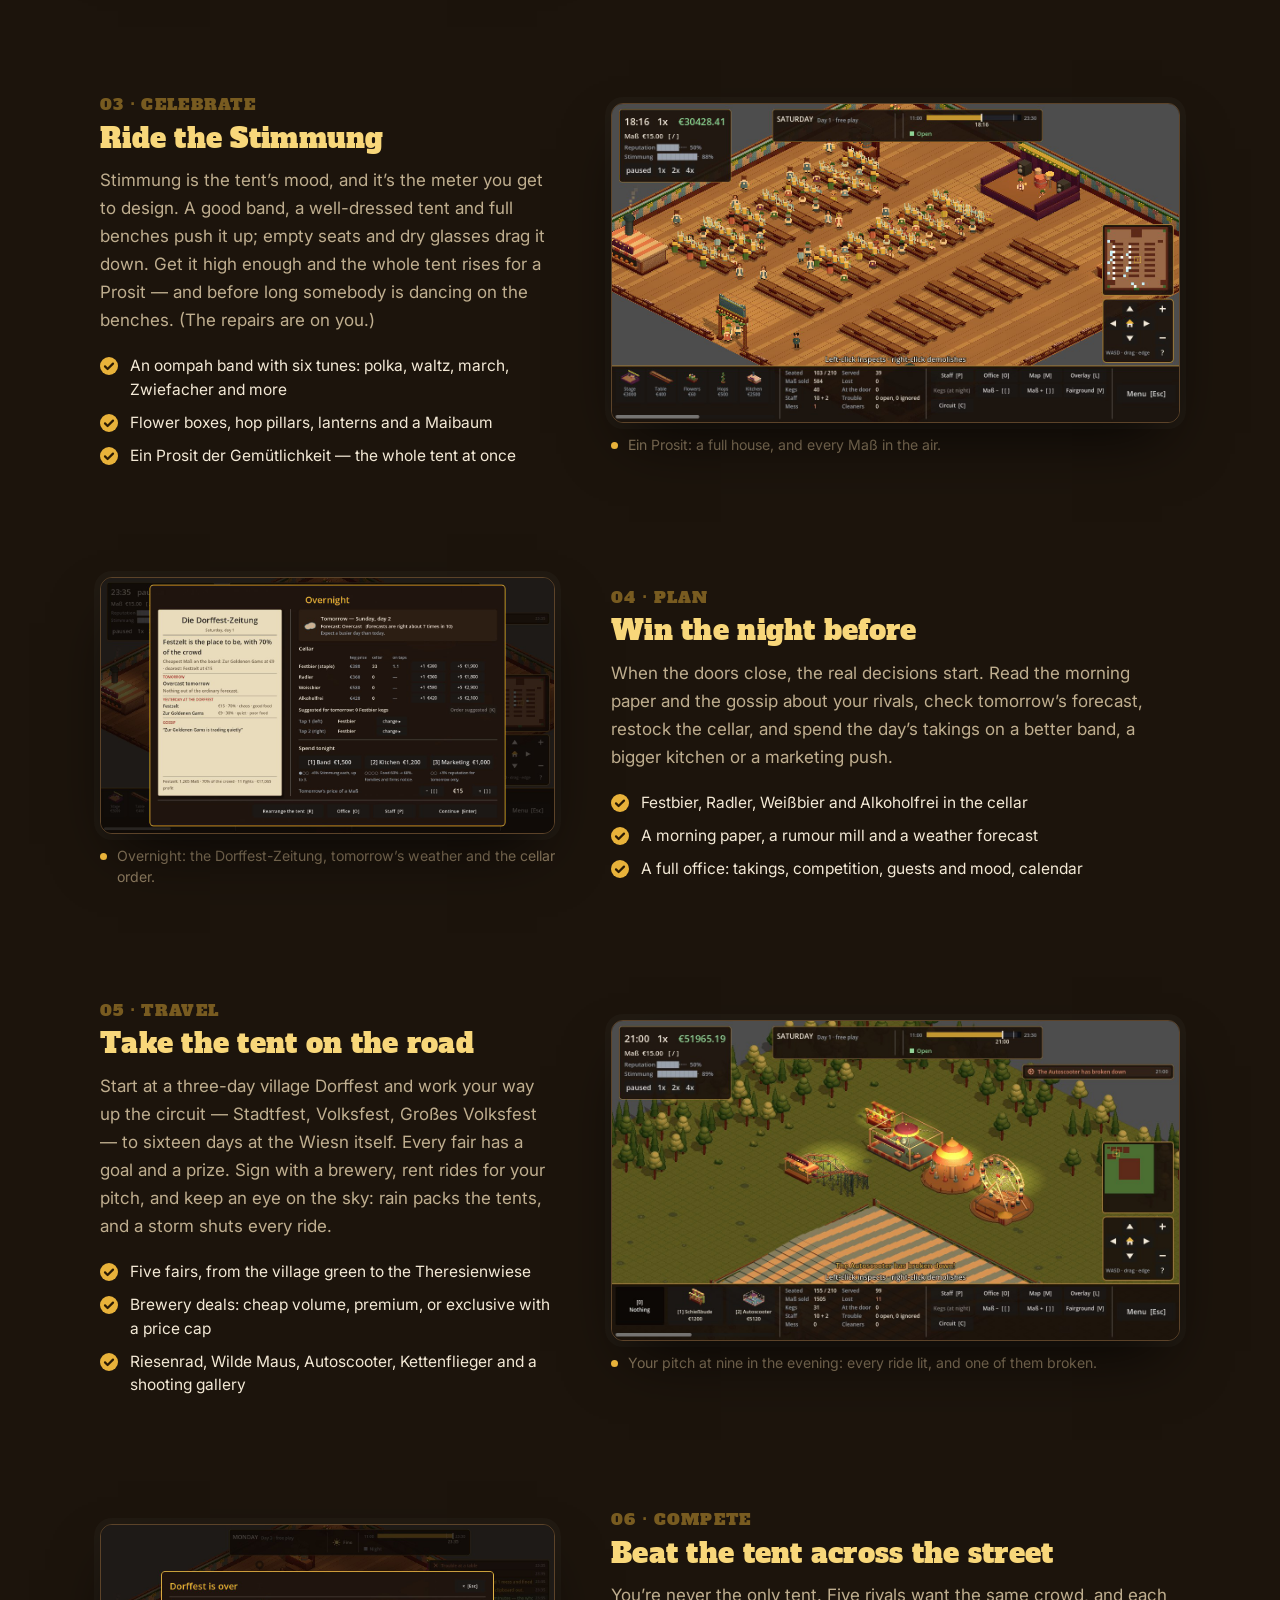
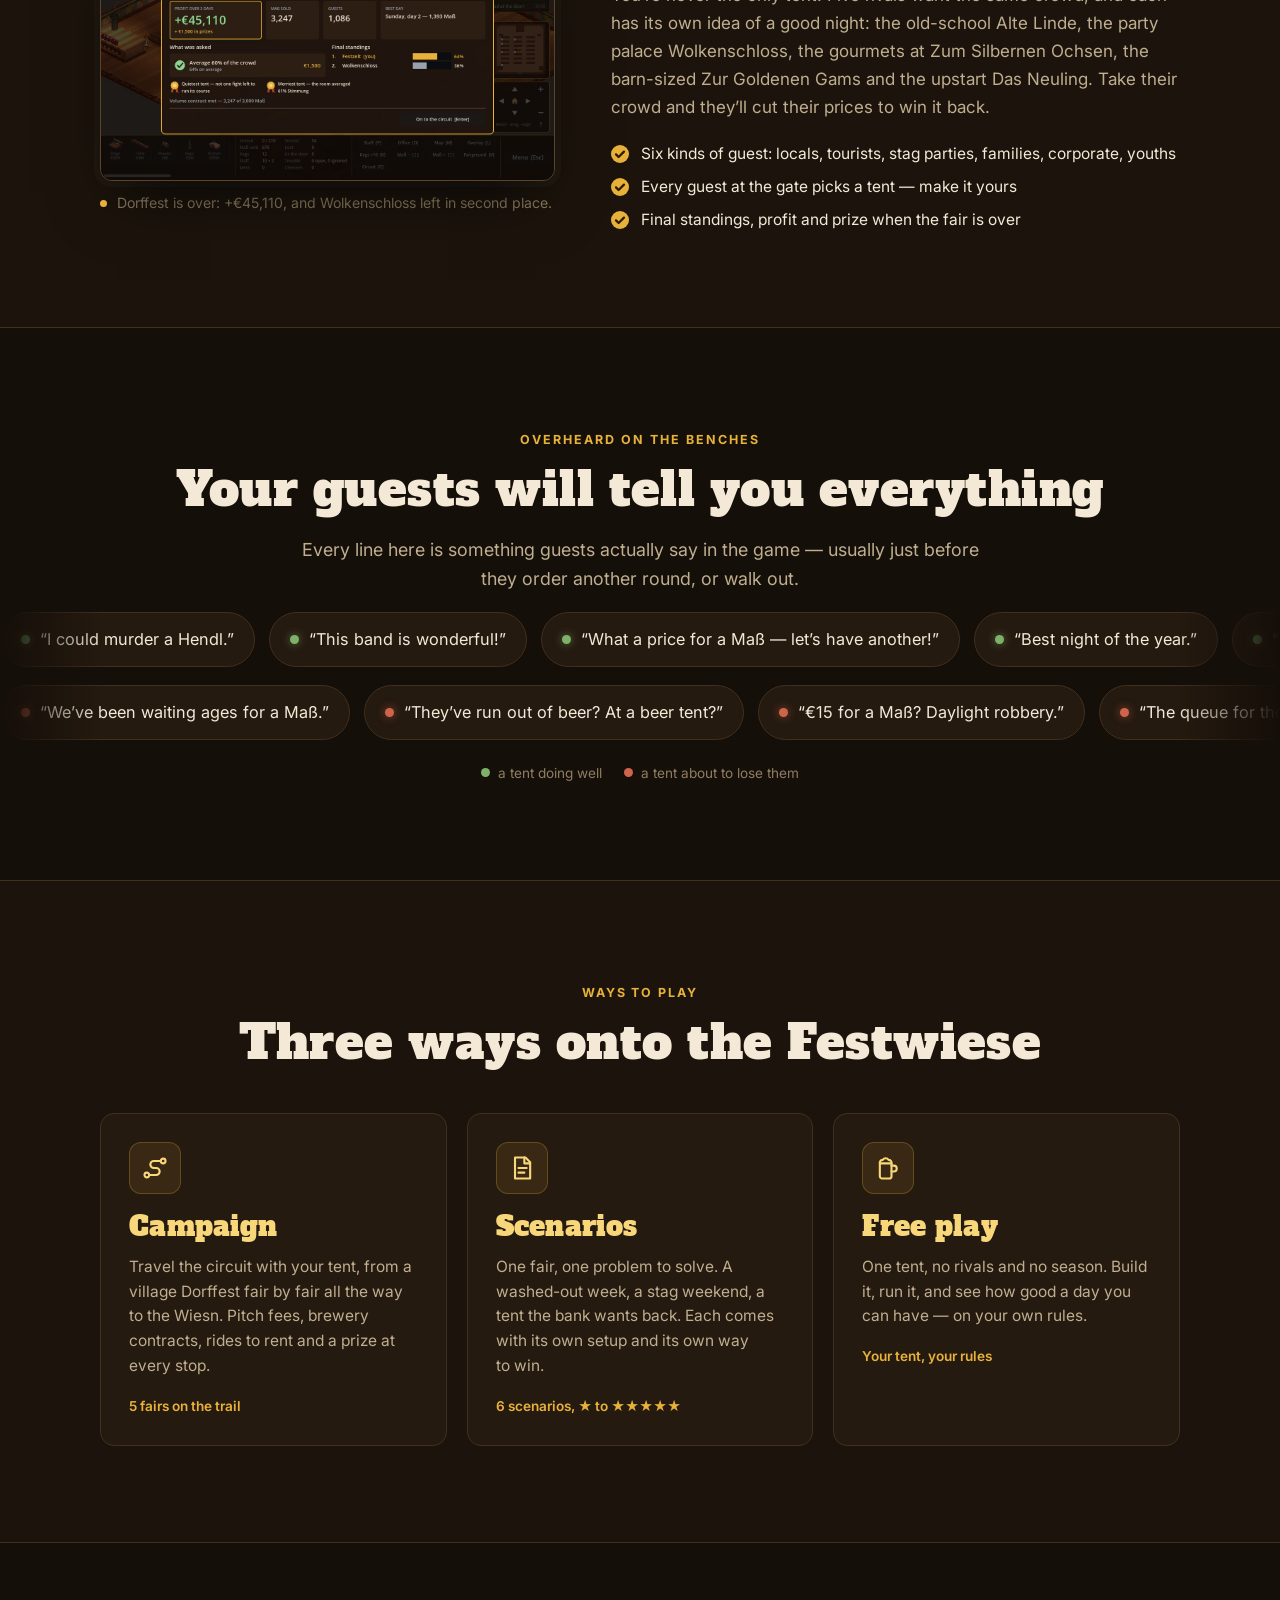
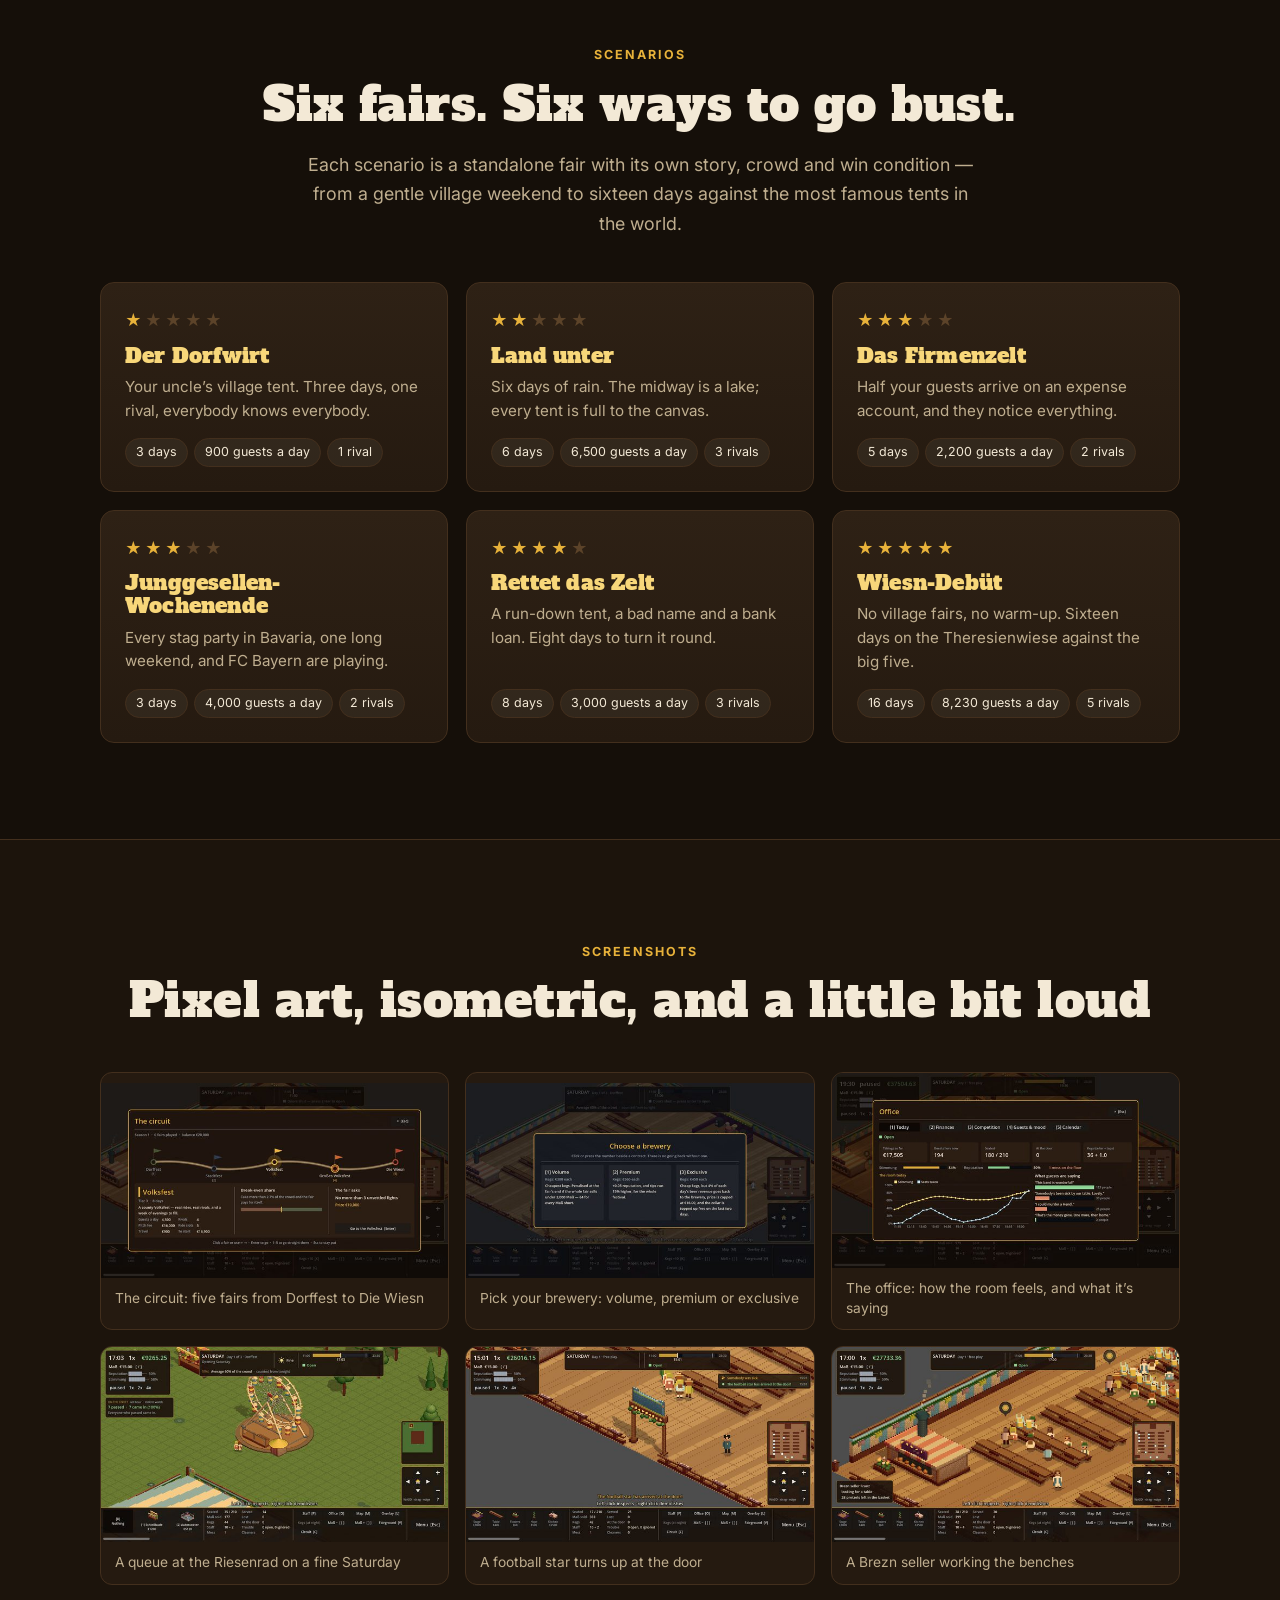
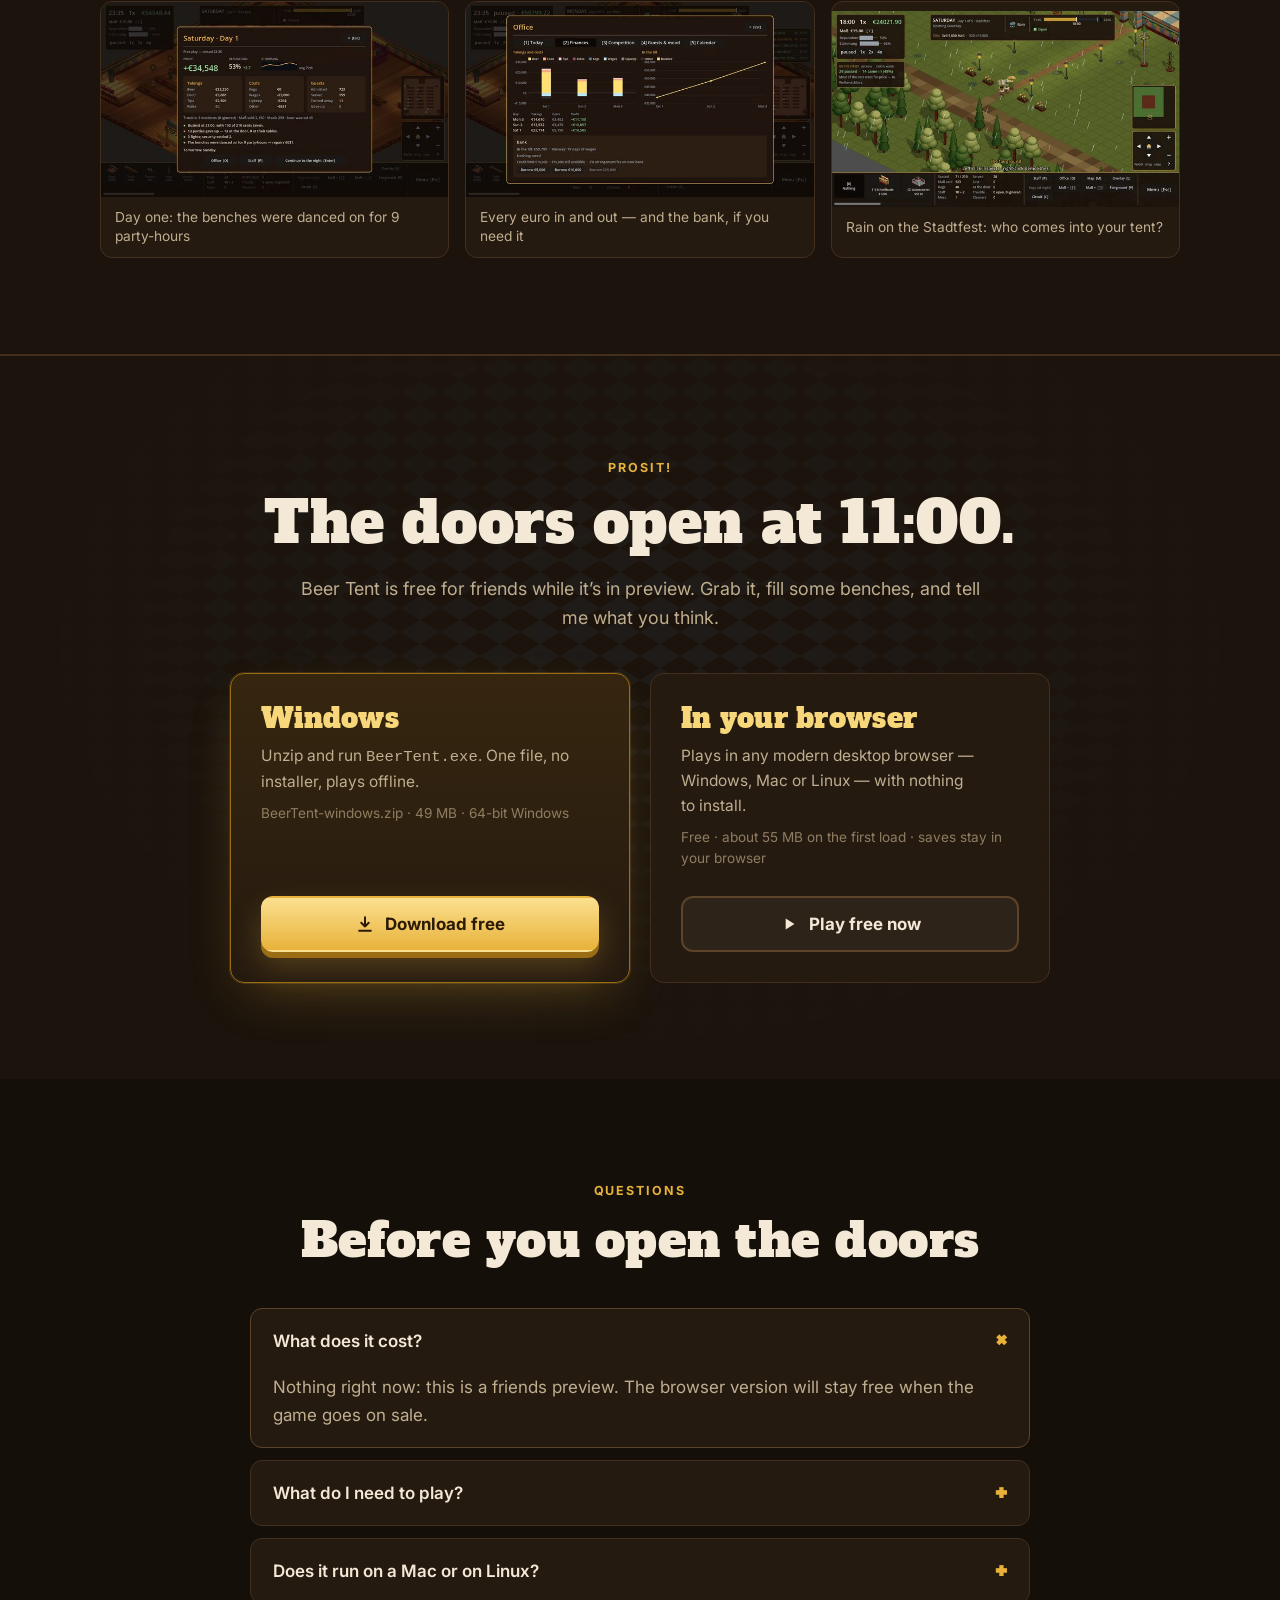
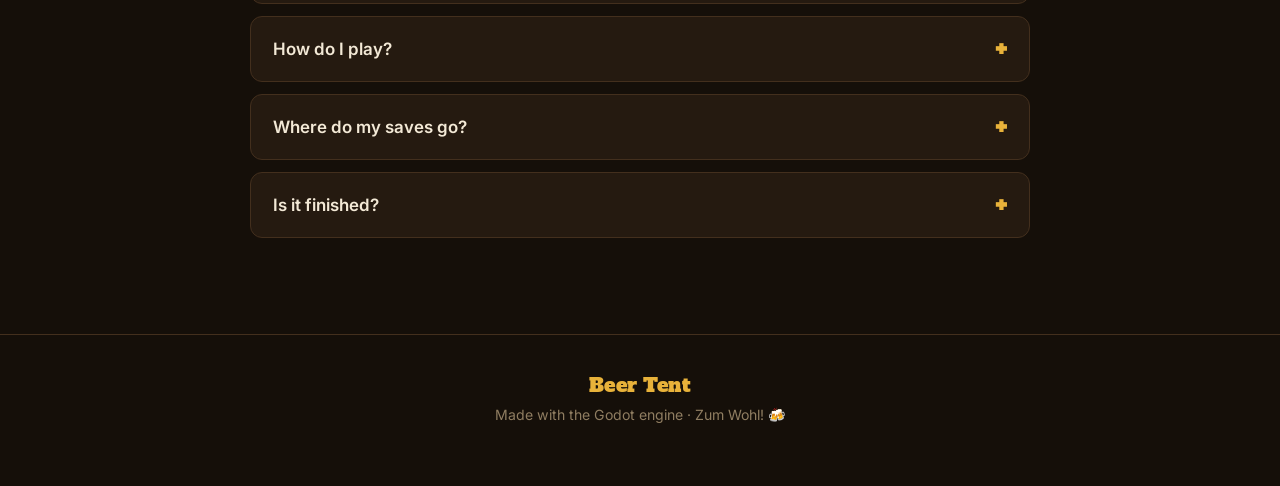
==== commit 815d59b1: "Beer Tent demo: Beerfest rename, new loading screen, Office, tent sizes, fairground looks Co-Authore" ====
--- a/game/index.html
+++ b/game/index.html
@@ -3,13 +3,13 @@
 <head>
 <meta charset="utf-8">
 <meta name="viewport" content="width=device-width, initial-scale=1">
-<title>Beer Tent — run the loudest tent at the Oktoberfest</title>
-<meta name="description" content="Beer Tent is an isometric Oktoberfest tycoon game. Build your tent, pour the Maß, keep the band playing and pack the benches until last call.">
+<title>Beer Tent — run the loudest tent at the Beerfest</title>
+<meta name="description" content="Beer Tent is an isometric Beerfest tycoon game. Build your tent, pour the Maß, keep the band playing and pack the benches until last call.">
 <meta name="theme-color" content="#150f09">
 <!-- https://bjoernoest.dk/game is filled in by .gitlab-ci.yml, so link previews in chats get an absolute image URL -->
 <meta property="og:type" content="website">
-<meta property="og:title" content="Beer Tent — run the loudest tent at the Oktoberfest">
-<meta property="og:description" content="Build the tent. Pour the Maß. Pack the benches until last call. An isometric Oktoberfest tycoon game.">
+<meta property="og:title" content="Beer Tent — run the loudest tent at the Beerfest">
+<meta property="og:description" content="Build the tent. Pour the Maß. Pack the benches until last call. An isometric Beerfest tycoon game.">
 <meta property="og:image" content="https://bjoernoest.dk/game/img/og.jpg">
 <meta name="twitter:card" content="summary_large_image">
 <link rel="icon" href="img/icon.svg">
@@ -267,7 +267,7 @@
 
 <nav class="bar" id="bar" aria-label="Get Beer Tent">
   <div class="wrap">
-    <a class="name" href="#top">Beer Tent <small>The Oktoberfest tycoon</small></a>
+    <a class="name" href="#top">Beer Tent <small>The Beerfest tycoon</small></a>
     <div class="btns">
       <a class="btn ghost small" href="play/index.html">▶ Play in browser</a>
       <a class="btn primary small" data-preview href="downloads/BeerTent-demo-windows.zip" download>Download free</a>
@@ -281,10 +281,10 @@
 <header class="hero" id="top">
   <div class="hero-bg" aria-hidden="true"></div>
   <div class="wrap">
-    <span class="badge"><i></i>An Oktoberfest tycoon</span>
+    <span class="badge"><i></i>A Beerfest tycoon</span>
     <h1 class="logo">Beer Tent</h1>
     <p class="headline">Build the tent. Pour the Maß.<br>Pack the benches until last call.</p>
-    <p class="sub">You’re the Wirt of a beer tent at the Oktoberfest. Build it bench by bench, staff it, price the Maß — then throw open the doors and keep a tent full of thirsty, hungry, singing guests happy until closing time.</p>
+    <p class="sub">You’re the Wirt of a beer tent at the Beerfest. Build it bench by bench, staff it, price the Maß — then throw open the doors and keep a tent full of thirsty, hungry, singing guests happy until closing time.</p>
     <div class="btns" id="hero-cta">
       <a class="btn primary" data-preview href="downloads/BeerTent-demo-windows.zip" download>
         <svg viewBox="0 0 24 24" fill="none" stroke="currentColor" stroke-width="2.4" stroke-linecap="round" stroke-linejoin="round" aria-hidden="true"><path d="M12 4v11m0 0l-4.5-4.5M12 15l4.5-4.5M5 20h14"/></svg>
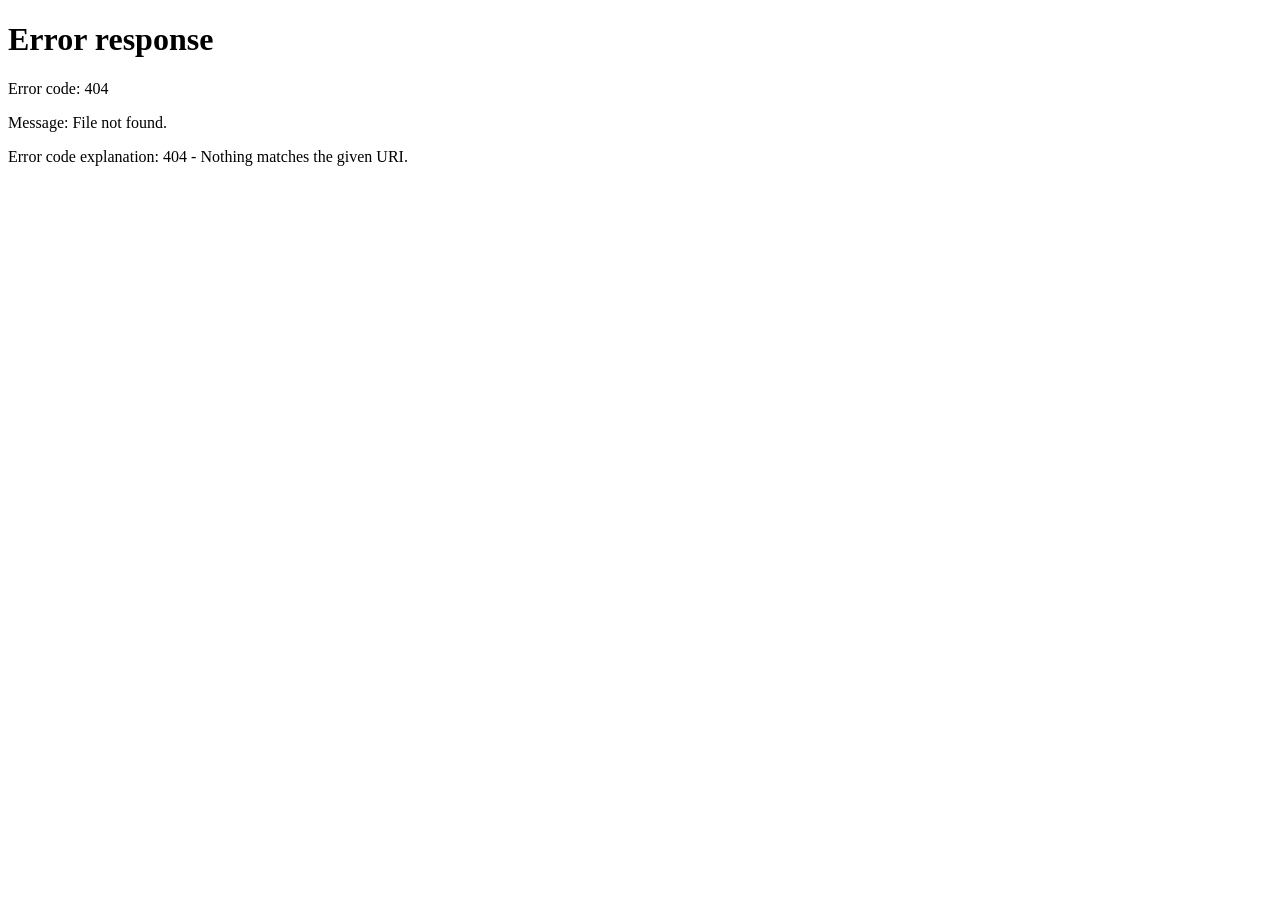
==== commit a9bd4e21: "Move Beer Tent to /beertent with fresh demo and full web builds The game lives at /beertent now (was" ====
--- a/game/index.html
+++ b/game/index.html
@@ -1,712 +1,15 @@
-<!doctype html>
+<!DOCTYPE html>
 <html lang="en">
 <head>
-<meta charset="utf-8">
-<meta name="viewport" content="width=device-width, initial-scale=1">
-<title>Beer Tent — run the loudest tent at the Beerfest</title>
-<meta name="description" content="Beer Tent is an isometric Beerfest tycoon game. Build your tent, pour the Maß, keep the band playing and pack the benches until last call.">
-<meta name="theme-color" content="#150f09">
-<!-- https://bjoernoest.dk/game is filled in by .gitlab-ci.yml, so link previews in chats get an absolute image URL -->
-<meta property="og:type" content="website">
-<meta property="og:title" content="Beer Tent — run the loudest tent at the Beerfest">
-<meta property="og:description" content="Build the tent. Pour the Maß. Pack the benches until last call. An isometric Beerfest tycoon game.">
-<meta property="og:image" content="https://bjoernoest.dk/game/img/og.jpg">
-<meta name="twitter:card" content="summary_large_image">
-<link rel="icon" href="img/icon.svg">
-<link rel="preconnect" href="https://fonts.googleapis.com">
-<link rel="preconnect" href="https://fonts.gstatic.com" crossorigin>
-<link href="https://fonts.googleapis.com/css2?family=Alfa+Slab+One&family=Inter:wght@400;500;600;700&display=swap" rel="stylesheet">
-<script>
-/* ── Page switches: the only two things to edit ──────────────────────────
-   SALE      null while Beer Tent is a friends preview: free download, preview
-             ribbon on top. When it goes on sale, point it at the store page:
-               const SALE = { url: "https://you.itch.io/beer-tent" };
-             Add  price: "€9.99"  only if the buttons should show one.
-             The free browser version stays either way, and .gitlab-ci.yml
-             stops publishing the free zip as soon as SALE is not null.
-   FEEDBACK  where the ribbon's "Tell me what's missing" links to: a form, a
-             mailto: or a chat invite. Empty leaves it as plain text.
-   ───────────────────────────────────────────────────────────────────────── */
-const SALE = null;
-const FEEDBACK = "";
-if (SALE) document.documentElement.classList.add("on-sale");
-</script>
-<style>
-:root{
-  --bg:#150f09; --bg2:#1c140c; --panel:#251a10; --panel2:#2e2115;
-  --line:#432f1d; --line2:#5c4329;
-  --text:#f3e9d6; --muted:#bfae8f; --dim:#8f7d61;
-  --gold:#e8b23a; --gold2:#f8d77a; --gold-deep:#9a6d14; --foam:#fff8e7;
-  --blue:#4f8fd0; --red:#d0644b; --green:#7fb069;
-  --radius:14px;
-}
-*{box-sizing:border-box;margin:0;padding:0}
-html{scroll-behavior:smooth}
-body{background:var(--bg);color:var(--text);font:17px/1.65 Inter,system-ui,sans-serif;-webkit-font-smoothing:antialiased;overflow-x:hidden}
-img{max-width:100%;height:auto;display:block}
-a{color:var(--gold2)}
-:focus-visible{outline:3px solid var(--gold2);outline-offset:3px;border-radius:6px}
-.wrap{max-width:1120px;margin:0 auto;padding:0 20px}
-h1,h2,h3,.slab{font-family:"Alfa Slab One",Georgia,serif;font-weight:400;line-height:1.12;letter-spacing:.01em}
-h2{font-size:clamp(2rem,4.4vw,3rem);margin-bottom:18px;text-wrap:balance}
-h3{font-size:clamp(1.35rem,2.4vw,1.7rem);color:var(--gold2);margin-bottom:12px;text-wrap:balance}
-p{text-wrap:pretty}
-.kicker{display:inline-block;color:var(--gold);font-weight:700;letter-spacing:.16em;text-transform:uppercase;font-size:.78rem;margin-bottom:12px}
-.lead{color:var(--muted);font-size:1.12rem;max-width:680px}
-.center{text-align:center}.center .lead{margin-inline:auto}
-section{padding:96px 0;position:relative}
-section.alt{background:var(--bg2);border-block:1px solid var(--line)}
-
-/* preview / sale switch */
-html:not(.on-sale) [data-sale]{display:none!important}
-html.on-sale [data-preview]{display:none!important}
-
-/* ribbon */
-.ribbon{background:linear-gradient(90deg,#2a1d0c,#3a2810,#2a1d0c);border-bottom:1px solid var(--line2);color:var(--text);font-size:.92rem;padding:10px 20px;text-align:center}
-.ribbon b{color:var(--gold2)}
-.ribbon a{font-weight:600}
-.ribbon [data-feedback]:not([hidden]) + .fb-fallback{display:none}
-
-/* bunting */
-.bunting{height:34px;background:url("data:image/svg+xml,%3Csvg xmlns='http://www.w3.org/2000/svg' width='150' height='34' viewBox='0 0 150 34'%3E%3Cpath d='M0 2Q75 12 150 2' fill='none' stroke='%23c9a46a' stroke-width='1.5'/%3E%3Cpath d='M4 3.8h22l-11 22z' fill='%23fff8e7'/%3E%3Cpath d='M34 6.2h22l-11 22z' fill='%234f8fd0'/%3E%3Cpath d='M64 7h22l-11 22z' fill='%23e8b23a'/%3E%3Cpath d='M94 6.2h22l-11 22z' fill='%23d0644b'/%3E%3Cpath d='M124 3.8h22l-11 22z' fill='%237fb069'/%3E%3C/svg%3E") repeat-x;position:relative;z-index:2}
-
-/* buttons */
-.btns{display:flex;gap:14px;flex-wrap:wrap;justify-content:center}
-.btn{display:inline-flex;align-items:center;justify-content:center;gap:10px;padding:16px 30px;border-radius:12px;font-weight:700;text-decoration:none;font-size:1.06rem;line-height:1.2;
-  transition:transform .15s,box-shadow .15s,border-color .15s,background .15s;border:2px solid transparent;cursor:pointer}
-.btn svg{width:20px;height:20px;flex:none}
-.btn:hover{transform:translateY(-2px)}
-.btn:active{transform:translateY(1px)}
-.btn.primary{background:linear-gradient(#fbe08f,var(--gold));color:#2b1b05;box-shadow:0 6px 0 var(--gold-deep),0 14px 30px rgba(232,178,58,.25)}
-.btn.primary:hover{box-shadow:0 8px 0 var(--gold-deep),0 18px 36px rgba(232,178,58,.32)}
-.btn.primary:active{box-shadow:0 3px 0 var(--gold-deep),0 8px 18px rgba(232,178,58,.2)}
-.btn.ghost{border-color:var(--line2);color:var(--text);background:rgba(255,248,231,.04)}
-.btn.ghost:hover{border-color:var(--gold);background:rgba(232,178,58,.08)}
-.btn.small{padding:10px 18px;font-size:.92rem;border-radius:10px}
-.btn.primary.small{box-shadow:0 4px 0 var(--gold-deep)}
-
-/* hero */
-.hero{position:relative;overflow:hidden;padding:64px 0 0;text-align:center;isolation:isolate}
-.hero-bg{position:absolute;inset:-40px;z-index:-2;background:url(img/fairground.jpg) center/cover;filter:blur(14px) brightness(.32) saturate(1.3);transform:scale(1.08)}
-.hero::before{content:"";position:absolute;inset:0;z-index:-1;background:
-  radial-gradient(700px 360px at 50% 18%,rgba(232,178,58,.20),transparent 70%),
-  linear-gradient(to bottom,transparent 55%,var(--bg) 92%)}
-.badge{display:inline-flex;align-items:center;gap:8px;padding:6px 14px;border:1px solid var(--line2);border-radius:999px;background:rgba(21,15,9,.6);color:var(--gold2);font-size:.82rem;font-weight:600;letter-spacing:.06em;text-transform:uppercase}
-.badge i{width:8px;height:8px;border-radius:50%;background:var(--gold);box-shadow:0 0 10px var(--gold)}
-.logo{font-size:clamp(3.6rem,11vw,7.2rem);margin:18px 0 6px;line-height:1;
-  background:linear-gradient(180deg,#fff1c4 0%,#f6cf63 42%,#d68f22 100%);-webkit-background-clip:text;background-clip:text;color:transparent;
-  filter:drop-shadow(0 5px 0 #5e3b0b) drop-shadow(0 18px 30px rgba(0,0,0,.55))}
-.headline{font-family:"Alfa Slab One",Georgia,serif;font-size:clamp(1.35rem,3vw,2rem);line-height:1.25;color:var(--foam);margin:10px auto 16px;max-width:760px;text-wrap:balance}
-.sub{color:var(--muted);font-size:clamp(1.02rem,1.8vw,1.15rem);max-width:640px;margin:0 auto 32px}
-.meta{color:var(--dim);font-size:.88rem;margin-top:18px}
-.meta span+span::before{content:"·";margin:0 8px;color:var(--line2)}
-.hero-shot{position:relative;margin:52px auto 0;max-width:1040px;border-radius:16px 16px 0 0;overflow:hidden;border:3px solid var(--line2);border-bottom:0;
-  box-shadow:0 -12px 80px rgba(232,178,58,.20),0 0 0 8px rgba(255,248,231,.03)}
-.hero-shot::after{content:"";position:absolute;inset:auto 0 0 0;height:22%;background:linear-gradient(transparent,var(--bg))}
-
-/* numbers */
-.numbers{display:grid;grid-template-columns:repeat(6,1fr);gap:12px;margin-top:-30px;position:relative;z-index:2}
-.num{background:var(--panel);border:1px solid var(--line);border-radius:var(--radius);padding:20px 14px;text-align:center}
-.num b{display:block;font-family:"Alfa Slab One",Georgia,serif;font-weight:400;font-size:2.4rem;line-height:1;color:var(--gold)}
-.num span{display:block;color:var(--muted);font-size:.86rem;margin-top:8px;line-height:1.35}
-
-/* pitch */
-.two{display:grid;grid-template-columns:1.05fr 1fr;gap:56px;align-items:center}
-.two p+p{margin-top:16px}
-.callout{margin-top:26px;padding:20px 22px;border-radius:0 12px 12px 0;border-left:4px solid var(--gold);background:var(--panel)}
-.callout .slab{color:var(--gold2);font-size:1.15rem;display:block;margin-bottom:6px}
-.callout p{color:var(--muted)}
-
-/* screenshots */
-.shot{position:relative;border-radius:12px;overflow:hidden;border:1px solid var(--line2);background:var(--panel);
-  box-shadow:0 28px 60px -18px rgba(0,0,0,.75),0 0 0 6px rgba(255,248,231,.025)}
-figure figcaption{display:flex;gap:10px;align-items:baseline;color:var(--dim);font-size:.88rem;margin-top:12px;line-height:1.45}
-figure figcaption::before{content:"";flex:none;width:7px;height:7px;border-radius:50%;background:var(--gold);transform:translateY(-1px)}
-
-/* features */
-.features{display:grid;gap:110px;margin-top:64px}
-.feature{display:grid;grid-template-columns:1fr 1.25fr;gap:56px;align-items:center}
-.feature:nth-child(even) .feature-text{order:2}
-.feature .step{font-family:"Alfa Slab One",Georgia,serif;color:var(--gold);opacity:.45;font-size:1rem;letter-spacing:.08em;margin-bottom:6px}
-.feature p{color:var(--muted)}
-.ticks{list-style:none;margin-top:20px;display:grid;gap:10px}
-.ticks li{position:relative;padding-left:30px;color:var(--text);font-size:.97rem;line-height:1.5}
-.ticks li::before{content:"";position:absolute;left:0;top:3px;width:18px;height:18px;border-radius:50%;
-  background:var(--gold) url("data:image/svg+xml,%3Csvg xmlns='http://www.w3.org/2000/svg' viewBox='0 0 18 18'%3E%3Cpath d='M5 9.4l2.6 2.6L13 6.6' fill='none' stroke='%232b1b05' stroke-width='2.2' stroke-linecap='round' stroke-linejoin='round'/%3E%3C/svg%3E") center/18px no-repeat}
-
-/* overheard */
-.overheard{overflow:hidden}
-.marquee{--gap:14px;display:flex;overflow:hidden;margin-top:18px;mask-image:linear-gradient(90deg,transparent,#000 8%,#000 92%,transparent);-webkit-mask-image:linear-gradient(90deg,transparent,#000 8%,#000 92%,transparent)}
-.marquee:first-of-type{margin-top:44px}
-.track{display:flex;gap:var(--gap);padding-right:var(--gap);flex:none;animation:slide 60s linear infinite}
-.marquee.reverse .track{animation-direction:reverse;animation-duration:70s}
-.marquee:hover .track{animation-play-state:paused}
-@keyframes slide{to{transform:translateX(-100%)}}
-.quote{flex:none;display:flex;align-items:center;gap:10px;padding:13px 20px;border-radius:999px;background:var(--panel);border:1px solid var(--line);white-space:nowrap;font-size:1.02rem}
-.quote::before{content:"";width:9px;height:9px;border-radius:50%;flex:none}
-.happy .quote::before{background:var(--green);box-shadow:0 0 8px rgba(127,176,105,.6)}
-.grumpy .quote::before{background:var(--red);box-shadow:0 0 8px rgba(208,100,75,.6)}
-.legend{display:flex;gap:22px;justify-content:center;flex-wrap:wrap;margin-top:22px;color:var(--dim);font-size:.85rem}
-.legend span{display:inline-flex;align-items:center;gap:8px}
-.legend span::before{content:"";width:9px;height:9px;border-radius:50%}
-.legend .g::before{background:var(--green)}.legend .r::before{background:var(--red)}
-
-/* modes */
-.cards{display:grid;grid-template-columns:repeat(3,1fr);gap:20px;margin-top:44px}
-.card{background:var(--panel);border:1px solid var(--line);border-radius:var(--radius);padding:28px;transition:border-color .2s,transform .2s}
-.card:hover{border-color:var(--gold-deep);transform:translateY(-3px)}
-.card .ico{width:52px;height:52px;border-radius:12px;display:grid;place-items:center;background:rgba(232,178,58,.1);border:1px solid rgba(232,178,58,.25);margin-bottom:18px}
-.card .ico svg{width:28px;height:28px;stroke:var(--gold2);fill:none;stroke-width:1.8;stroke-linecap:round;stroke-linejoin:round}
-.card p{color:var(--muted);font-size:.97rem;line-height:1.6}
-.card .foot{margin-top:16px;color:var(--gold);font-size:.85rem;font-weight:600}
-
-/* scenarios */
-.scenarios{display:grid;grid-template-columns:repeat(3,1fr);gap:18px;margin-top:44px}
-.scn{display:flex;flex-direction:column;background:linear-gradient(180deg,var(--panel2),var(--panel));border:1px solid var(--line);border-radius:var(--radius);padding:24px}
-.stars{color:var(--gold);letter-spacing:3px;font-size:1rem;margin-bottom:10px}
-.stars s{color:var(--line2);text-decoration:none}
-.scn h3{font-size:1.3rem;margin-bottom:8px}
-.scn p{color:var(--muted);font-size:.95rem;line-height:1.55;flex:1}
-.chips{display:flex;flex-wrap:wrap;gap:6px;margin-top:16px}
-.chips span{font-size:.78rem;color:var(--text);background:rgba(255,248,231,.05);border:1px solid var(--line);padding:3px 10px;border-radius:999px}
-
-/* gallery */
-.gallery{display:grid;grid-template-columns:repeat(3,1fr);gap:16px;margin-top:44px}
-.gallery button{all:unset;cursor:zoom-in;display:block;border-radius:12px;overflow:hidden;border:1px solid var(--line);background:var(--panel);transition:transform .2s,border-color .2s}
-.gallery button:hover{transform:translateY(-3px);border-color:var(--gold)}
-.gallery button:focus-visible{outline:3px solid var(--gold2);outline-offset:3px}
-.gallery img{aspect-ratio:16/9;width:100%;object-fit:cover}
-.gallery .cap{display:block;padding:11px 14px;color:var(--muted);font-size:.86rem;line-height:1.4}
-.lightbox{position:fixed;inset:0;z-index:60;display:none;align-items:center;justify-content:center;flex-direction:column;gap:14px;padding:24px 70px;background:rgba(10,6,3,.94)}
-.lightbox.on{display:flex}
-.lightbox img{max-height:82vh;max-width:100%;border-radius:10px;border:2px solid var(--line2)}
-.lightbox p{color:var(--muted);text-align:center;max-width:800px}
-.lb-btn{position:absolute;display:grid;place-items:center;width:46px;height:46px;border-radius:50%;border:1px solid var(--line2);background:var(--panel);color:var(--text);font-size:1.4rem;cursor:pointer}
-.lb-btn:hover{border-color:var(--gold)}
-.lb-prev{left:14px;top:50%}.lb-next{right:14px;top:50%}.lb-close{right:14px;top:14px}
-
-/* get it */
-.get{text-align:center;overflow:hidden;background:var(--bg2);border-top:1px solid var(--line)}
-.get::before{content:"";position:absolute;inset:0;opacity:.9;pointer-events:none;
-  background:url("data:image/svg+xml,%3Csvg xmlns='http://www.w3.org/2000/svg' width='40' height='24'%3E%3Cpath d='M20 0L40 12 20 24 0 12z' fill='%234f8fd0' fill-opacity='.07'/%3E%3C/svg%3E");
-  mask-image:radial-gradient(ellipse at 50% 40%,#000 10%,transparent 70%);-webkit-mask-image:radial-gradient(ellipse at 50% 40%,#000 10%,transparent 70%)}
-.get .wrap{position:relative}
-.get h2{font-size:clamp(2.3rem,5.4vw,3.6rem)}
-.offer{display:grid;grid-template-columns:repeat(2,1fr);gap:20px;max-width:820px;margin:40px auto 0;text-align:left}
-.offer .card{display:flex;flex-direction:column;gap:8px;padding:30px}
-.offer .card.hot{border-color:var(--gold-deep);background:linear-gradient(180deg,#36260f,var(--panel));box-shadow:0 0 0 1px rgba(232,178,58,.15),0 20px 50px -20px rgba(232,178,58,.35)}
-.offer h3{margin-bottom:2px}
-.offer .fine{color:var(--dim);font-size:.85rem}
-.offer .btn{margin-top:auto;width:100%}
-.offer .spacer{height:10px}
-
-/* faq */
-.faq{max-width:780px;margin:40px auto 0;display:grid;gap:12px}
-.faq details{background:var(--panel);border:1px solid var(--line);border-radius:12px;padding:0 22px;transition:border-color .2s}
-.faq details[open]{border-color:var(--line2)}
-.faq summary{list-style:none;cursor:pointer;padding:18px 0;font-weight:600;display:flex;justify-content:space-between;gap:16px;align-items:center}
-.faq summary::-webkit-details-marker{display:none}
-.faq summary::after{content:"+";font-family:"Alfa Slab One",Georgia,serif;color:var(--gold);font-size:1.3rem;line-height:1;transition:transform .2s}
-.faq details[open] summary::after{transform:rotate(45deg)}
-.faq details p{color:var(--muted);padding-bottom:18px}
-kbd{background:#120d08;border:1px solid var(--line2);border-bottom-width:3px;border-radius:5px;padding:0 6px;font:.85em ui-monospace,monospace;color:var(--gold2)}
-
-/* sticky bar */
-.bar{position:fixed;inset:0 0 auto 0;z-index:50;transform:translateY(-110%);transition:transform .25s ease;background:rgba(21,15,9,.88);backdrop-filter:blur(10px);-webkit-backdrop-filter:blur(10px);border-bottom:1px solid var(--line)}
-.bar.on{transform:none}
-.bar .wrap{display:flex;align-items:center;justify-content:space-between;gap:14px;height:62px}
-.bar .name{font-family:"Alfa Slab One",Georgia,serif;color:var(--gold);font-size:1.3rem;text-decoration:none}
-.bar .name small{font-family:Inter,system-ui,sans-serif;color:var(--dim);font-size:.85rem;margin-left:12px}
-.bar .btns{flex-wrap:nowrap;gap:10px}
-
-footer{padding:40px 0 60px;text-align:center;color:var(--dim);font-size:.88rem;border-top:1px solid var(--line)}
-footer .slab{color:var(--gold);font-size:1.2rem;display:block;margin-bottom:6px}
-
-@media (max-width:960px){
-  .numbers{grid-template-columns:repeat(3,1fr)}
-  .two,.feature{grid-template-columns:1fr;gap:30px}
-  .feature:nth-child(even) .feature-text{order:0}
-  .features{gap:80px}
-  .cards,.scenarios{grid-template-columns:1fr 1fr}
-  .gallery{grid-template-columns:1fr 1fr}
-  .bar .name small{display:none}
-}
-@media (max-width:640px){
-  body{font-size:16px}
-  section{padding:68px 0}
-  .wrap{padding:0 16px}
-  .hero{padding-top:44px}
-  .btns{flex-direction:column;align-items:stretch}
-  .hero .btn{width:100%}
-  .meta span{display:block}.meta span+span::before{content:none}
-  .numbers{grid-template-columns:1fr 1fr;margin-top:-16px}
-  .num b{font-size:2rem}
-  .cards,.scenarios,.offer{grid-template-columns:1fr}
-  .gallery{grid-template-columns:1fr}
-  .bar .btns{flex-direction:row}
-  .bar .btn.ghost{display:none}
-  .lightbox{padding:20px 12px 90px}
-  .lb-prev,.lb-next{top:auto;bottom:22px}
-  .lb-prev{left:calc(50% - 60px)}.lb-next{right:calc(50% - 60px)}
-}
-@media (prefers-reduced-motion:reduce){
-  *{transition:none!important;scroll-behavior:auto!important}
-  .track{animation:none}
-  .marquee{mask-image:none;-webkit-mask-image:none}
-  .marquee .track{flex-wrap:wrap;justify-content:center;flex:1}
-  .marquee .track[aria-hidden]{display:none}
-}
-</style>
+  <meta charset="utf-8" />
+  <meta name="viewport" content="width=device-width, initial-scale=1" />
+  <title>Redirecting to DrunkDevelopment</title>
+  <meta name="robots" content="noindex" />
+  <link rel="canonical" href="https://bjoernoest.dk/games/" />
+  <meta http-equiv="refresh" content="0; url=/games/" />
+  <script>location.replace("/games/" + location.search + location.hash);</script>
 </head>
 <body>
-
-<div class="ribbon" data-preview>
-  🍻 <b>Friends preview.</b> Beer Tent is free for you right now — and this is the page it’ll be sold with. Would it sell it to you?
-  <a data-feedback hidden>Tell me what’s missing →</a><span class="fb-fallback">Tell me what’s missing.</span>
-</div>
-
-<nav class="bar" id="bar" aria-label="Get Beer Tent">
-  <div class="wrap">
-    <a class="name" href="#top">Beer Tent <small>The Beerfest tycoon</small></a>
-    <div class="btns">
-      <a class="btn ghost small" href="play/index.html">▶ Play in browser</a>
-      <a class="btn primary small" data-preview href="downloads/BeerTent-demo-windows.zip" download>Download free</a>
-      <a class="btn primary small" data-sale data-buy href="#get">Buy Beer Tent<span data-price></span></a>
-    </div>
-  </div>
-</nav>
-
-<div class="bunting" aria-hidden="true"></div>
-
-<header class="hero" id="top">
-  <div class="hero-bg" aria-hidden="true"></div>
-  <div class="wrap">
-    <span class="badge"><i></i>A Beerfest tycoon</span>
-    <h1 class="logo">Beer Tent</h1>
-    <p class="headline">Build the tent. Pour the Maß.<br>Pack the benches until last call.</p>
-    <p class="sub">You’re the Wirt of a beer tent at the Beerfest. Build it bench by bench, staff it, price the Maß — then throw open the doors and keep a tent full of thirsty, hungry, singing guests happy until closing time.</p>
-    <div class="btns" id="hero-cta">
-      <a class="btn primary" data-preview href="downloads/BeerTent-demo-windows.zip" download>
-        <svg viewBox="0 0 24 24" fill="none" stroke="currentColor" stroke-width="2.4" stroke-linecap="round" stroke-linejoin="round" aria-hidden="true"><path d="M12 4v11m0 0l-4.5-4.5M12 15l4.5-4.5M5 20h14"/></svg>
-        Download free for Windows</a>
-      <a class="btn primary" data-sale data-buy href="#get">Buy Beer Tent<span data-price></span></a>
-      <a class="btn ghost" href="play/index.html">
-        <svg viewBox="0 0 24 24" fill="currentColor" aria-hidden="true"><path d="M8 5.5v13l10.5-6.5z"/></svg>
-        Play free in your browser</a>
-    </div>
-    <p class="meta" data-preview><span>Free during the friends preview</span><span>64-bit Windows · 49&nbsp;MB · no installer</span><span>or play right here, no install</span></p>
-    <p class="meta" data-sale><span>64-bit Windows · no installer</span><span>The browser version stays free</span></p>
-    <figure class="hero-shot">
-      <img src="img/hero.jpg" width="1280" height="720" alt="A packed beer tent in the evening: 168 of 210 seats taken, waitresses carrying Maß between long benches, the band on its stage">
-    </figure>
-  </div>
-</header>
-
-<div class="wrap">
-  <div class="numbers" role="list">
-    <div class="num" role="listitem"><b>5</b><span>fairs on the circuit</span></div>
-    <div class="num" role="listitem"><b>16</b><span>days at the Wiesn</span></div>
-    <div class="num" role="listitem"><b>6</b><span>hand-made scenarios</span></div>
-    <div class="num" role="listitem"><b>5</b><span>rival tents</span></div>
-    <div class="num" role="listitem"><b>5</b><span>fairground rides</span></div>
-    <div class="num" role="listitem"><b>6</b><span>kinds of guest</span></div>
-  </div>
-</div>
-
-<section>
-  <div class="wrap two">
-    <div>
-      <span class="kicker">Why it’s different</span>
-      <h2>Every tycoon has a scarce thing. Here it’s seats.</h2>
-      <p>In RollerCoaster Tycoon you sell rides. In Beer Tent you sell a place on a bench — and there are only so many. Guests turn up in parties of two to ten: thirsty, hungry, bored, needing the loo, running out of patience, and every one of them wants a seat in <em>your</em> tent.</p>
-      <div class="callout">
-        <span class="slab">Turnover or merriment?</span>
-        <p>A table that sings all afternoon is gold for the mood — and blocks ten seats. A table that eats, drinks one Maß and leaves pays the bills but empties the room. Every minute the doors are open, you decide who stays.</p>
-      </div>
-    </div>
-    <figure>
-      <div class="shot"><img src="img/dancing.jpg" width="1280" height="720" loading="lazy" alt="Half past nine in the evening: a party of ten dancing on their bench"></div>
-      <figcaption>21:30 — a party of ten, dancing on the bench. Lovely for the mood. Murder on the furniture.</figcaption>
-    </figure>
-  </div>
-</section>
-
-<section class="alt">
-  <div class="wrap">
-    <div class="center">
-      <span class="kicker">What you’ll do</span>
-      <h2>From the first bench to the last call</h2>
-      <p class="lead">One day at the fair runs from 11:00 to closing time. Here’s what fills it.</p>
-    </div>
-
-    <div class="features">
-      <article class="feature">
-        <div class="feature-text">
-          <div class="step">01 · BUILD</div>
-          <h3>Build it, then listen to it</h3>
-          <p>Lay out bench tables, taps, a kitchen, toilets and a band stage on an isometric grid, then dress the place up with flower boxes, hop pillars, lanterns and a Maibaum. When the doors open, click any table and it tells you exactly what it’s waiting for.</p>
-          <ul class="ticks">
-            <li>Benches, taps, kitchen, toilets and a stage for the band</li>
-            <li>Every piece changes how guests walk, queue and feel</li>
-            <li>Ask any table what it needs — it will tell you</li>
-          </ul>
-        </div>
-        <figure>
-          <div class="shot"><img src="img/tent.jpg" width="1280" height="720" loading="lazy" alt="Inspecting a table: a party of six wants food and nobody has taken their order"></div>
-          <figcaption>Table 1: “I could murder a Hendl.” Nobody has taken their order yet.</figcaption>
-        </figure>
-      </article>
-
-      <article class="feature">
-        <div class="feature-text">
-          <div class="step">02 · RUN</div>
-          <h3>Keep the chaos under control</h3>
-          <p>A tap runs dry. Somebody’s been sick by a table. A stag party is squaring up near the band, and outside the Riesenrad has just broken down. Hire Bedienungen, security, cleaners and Brezn sellers — and decide where every pair of hands goes next.</p>
-          <ul class="ticks">
-            <li>Bedienungen who carry the Maß by the armful</li>
-            <li>Security for the fights, cleaners for… everything else</li>
-            <li>Live alerts and heat maps show where the tent is failing</li>
-          </ul>
-        </div>
-        <figure>
-          <div class="shot"><img src="img/alerts.jpg" width="1280" height="720" loading="lazy" alt="The alert feed at 17:44: two dry taps, a sick guest, a broken-down Riesenrad and an empty cellar"></div>
-          <figcaption>17:44 — two dry taps, a sick guest, a broken Riesenrad and an empty cellar. All at once.</figcaption>
-        </figure>
-      </article>
-
-      <article class="feature">
-        <div class="feature-text">
-          <div class="step">03 · CELEBRATE</div>
-          <h3>Ride the Stimmung</h3>
-          <p>Stimmung is the tent’s mood, and it’s the meter you get to design. A good band, a well-dressed tent and full benches push it up; empty seats and dry glasses drag it down. Get it high enough and the whole tent rises for a Prosit — and before long somebody is dancing on the benches. (The repairs are on you.)</p>
-          <ul class="ticks">
-            <li>An oompah band with six tunes: polka, waltz, march, Zwiefacher and more</li>
-            <li>Flower boxes, hop pillars, lanterns and a Maibaum</li>
-            <li>Ein Prosit der Gemütlichkeit — the whole tent at once</li>
-          </ul>
-        </div>
-        <figure>
-          <div class="shot"><img src="img/prosit.jpg" width="1280" height="720" loading="lazy" alt="A full tent in the middle of a toast"></div>
-          <figcaption>Ein Prosit: a full house, and every Maß in the air.</figcaption>
-        </figure>
-      </article>
-
-      <article class="feature">
-        <div class="feature-text">
-          <div class="step">04 · PLAN</div>
-          <h3>Win the night before</h3>
-          <p>When the doors close, the real decisions start. Read the morning paper and the gossip about your rivals, check tomorrow’s forecast, restock the cellar, and spend the day’s takings on a better band, a bigger kitchen or a marketing push.</p>
-          <ul class="ticks">
-            <li>Festbier, Radler, Weißbier and Alkoholfrei in the cellar</li>
-            <li>A morning paper, a rumour mill and a weather forecast</li>
-            <li>A full office: takings, competition, guests and mood, calendar</li>
-          </ul>
-        </div>
-        <figure>
-          <div class="shot"><img src="img/night.jpg" width="1280" height="720" loading="lazy" alt="The overnight screen: the Dorffest-Zeitung, tomorrow's forecast, the cellar order and upgrades to buy"></div>
-          <figcaption>Overnight: the Dorffest-Zeitung, tomorrow’s weather and the cellar order.</figcaption>
-        </figure>
-      </article>
-
-      <article class="feature">
-        <div class="feature-text">
-          <div class="step">05 · TRAVEL</div>
-          <h3>Take the tent on the road</h3>
-          <p>Start at a three-day village Dorffest and work your way up the circuit — Stadtfest, Volksfest, Großes Volksfest — to sixteen days at the Wiesn itself. Every fair has a goal and a prize. Sign with a brewery, rent rides for your pitch, and keep an eye on the sky: rain packs the tents, and a storm shuts every ride.</p>
-          <ul class="ticks">
-            <li>Five fairs, from the village green to the Theresienwiese</li>
-            <li>Brewery deals: cheap volume, premium, or exclusive with a price cap</li>
-            <li>Riesenrad, Wilde Maus, Autoscooter, Kettenflieger and a shooting gallery</li>
-          </ul>
-        </div>
-        <figure>
-          <div class="shot"><img src="img/fairground.jpg" width="1280" height="720" loading="lazy" alt="The fairground at nine in the evening with every ride lit up"></div>
-          <figcaption>Your pitch at nine in the evening: every ride lit, and one of them broken.</figcaption>
-        </figure>
-      </article>
-
-      <article class="feature">
-        <div class="feature-text">
-          <div class="step">06 · COMPETE</div>
-          <h3>Beat the tent across the street</h3>
-          <p>You’re never the only tent. Five rivals want the same crowd, and each has its own idea of a good night: the old-school Alte Linde, the party palace Wolkenschloss, the gourmets at Zum Silbernen Ochsen, the barn-sized Zur Goldenen Gams and the upstart Das Neuling. Take their crowd and they’ll cut their prices to win it back.</p>
-          <ul class="ticks">
-            <li>Six kinds of guest: locals, tourists, stag parties, families, corporate, youths</li>
-            <li>Every guest at the gate picks a tent — make it yours</li>
-            <li>Final standings, profit and prize when the fair is over</li>
-          </ul>
-        </div>
-        <figure>
-          <div class="shot"><img src="img/fair-end.jpg" width="1280" height="720" loading="lazy" alt="Results screen: Dorffest is over, +45,110 euro profit, first place ahead of Wolkenschloss"></div>
-          <figcaption>Dorffest is over: +€45,110, and Wolkenschloss left in second place.</figcaption>
-        </figure>
-      </article>
-    </div>
-  </div>
-</section>
-
-<section class="overheard">
-  <div class="wrap center">
-    <span class="kicker">Overheard on the benches</span>
-    <h2>Your guests will tell you everything</h2>
-    <p class="lead">Every line here is something guests actually say in the game — usually just before they order another round, or walk out.</p>
-  </div>
-  <div class="marquee happy" aria-label="Happy guests">
-    <div class="track">
-      <span class="quote">“I could murder a Hendl.”</span>
-      <span class="quote">“This band is wonderful!”</span>
-      <span class="quote">“What a price for a Maß — let’s have another!”</span>
-      <span class="quote">“Best night of the year.”</span>
-      <span class="quote">“These Brezn make you thirsty!”</span>
-      <span class="quote">“Ein Prosit der Gemütlichkeit!”</span>
-      <span class="quote">“Not bad, this.”</span>
-    </div>
-  </div>
-  <div class="marquee grumpy reverse" aria-label="Unhappy guests">
-    <div class="track">
-      <span class="quote">“We’ve been waiting ages for a Maß.”</span>
-      <span class="quote">“They’ve run out of beer? At a beer tent?”</span>
-      <span class="quote">“€15 for a Maß? Daylight robbery.”</span>
-      <span class="quote">“The queue for the loo goes round the tent.”</span>
-      <span class="quote">“Somebody’s been sick by our table. Lovely.”</span>
-      <span class="quote">“It’s a bit dead in here.”</span>
-      <span class="quote">“You can’t move in here for people.”</span>
-      <span class="quote">“That’s the money gone. One more, then home.”</span>
-    </div>
-  </div>
-  <div class="legend" aria-hidden="true"><span class="g">a tent doing well</span><span class="r">a tent about to lose them</span></div>
-</section>
-
-<section class="alt">
-  <div class="wrap">
-    <div class="center">
-      <span class="kicker">Ways to play</span>
-      <h2>Three ways onto the Festwiese</h2>
-    </div>
-    <div class="cards">
-      <div class="card">
-        <div class="ico"><svg viewBox="0 0 24 24" aria-hidden="true"><circle cx="5" cy="18" r="2"/><circle cx="19" cy="6" r="2"/><path d="M7 18h6a3 3 0 0 0 0-6h-2a3 3 0 0 1 0-6h6"/></svg></div>
-        <h3>Campaign</h3>
-        <p>Travel the circuit with your tent, from a village Dorffest fair by fair all the way to the Wiesn. Pitch fees, brewery contracts, rides to rent and a prize at every stop.</p>
-        <div class="foot">5 fairs on the trail</div>
-      </div>
-      <div class="card">
-        <div class="ico"><svg viewBox="0 0 24 24" aria-hidden="true"><path d="M6 3h9l4 4v14H6z"/><path d="M14 3v5h5M9 12h7M9 16h5"/></svg></div>
-        <h3>Scenarios</h3>
-        <p>One fair, one problem to solve. A washed-out week, a stag weekend, a tent the bank wants back. Each comes with its own setup and its own way to win.</p>
-        <div class="foot">6 scenarios, ★ to ★★★★★</div>
-      </div>
-      <div class="card">
-        <div class="ico"><svg viewBox="0 0 24 24" aria-hidden="true"><path d="M5 8h10v11a2 2 0 0 1-2 2H7a2 2 0 0 1-2-2z"/><path d="M15 10h2a2.5 2.5 0 0 1 0 5h-2M5 8a2.5 2.5 0 0 1 2.5-3 3 3 0 0 1 5 0A2.5 2.5 0 0 1 15 8"/></svg></div>
-        <h3>Free play</h3>
-        <p>One tent, no rivals and no season. Build it, run it, and see how good a day you can have — on your own rules.</p>
-        <div class="foot">Your tent, your rules</div>
-      </div>
-    </div>
-  </div>
-</section>
-
-<section>
-  <div class="wrap">
-    <div class="center">
-      <span class="kicker">Scenarios</span>
-      <h2>Six fairs. Six ways to go bust.</h2>
-      <p class="lead">Each scenario is a standalone fair with its own story, crowd and win condition — from a gentle village weekend to sixteen days against the most famous tents in the world.</p>
-    </div>
-    <div class="scenarios">
-      <article class="scn">
-        <div class="stars" aria-label="Difficulty 1 of 5">★<s>★★★★</s></div>
-        <h3>Der Dorfwirt</h3>
-        <p>Your uncle’s village tent. Three days, one rival, everybody knows everybody.</p>
-        <div class="chips"><span>3 days</span><span>900 guests a day</span><span>1 rival</span></div>
-      </article>
-      <article class="scn">
-        <div class="stars" aria-label="Difficulty 2 of 5">★★<s>★★★</s></div>
-        <h3>Land unter</h3>
-        <p>Six days of rain. The midway is a lake; every tent is full to the canvas.</p>
-        <div class="chips"><span>6 days</span><span>6,500 guests a day</span><span>3 rivals</span></div>
-      </article>
-      <article class="scn">
-        <div class="stars" aria-label="Difficulty 3 of 5">★★★<s>★★</s></div>
-        <h3>Das Firmenzelt</h3>
-        <p>Half your guests arrive on an expense account, and they notice everything.</p>
-        <div class="chips"><span>5 days</span><span>2,200 guests a day</span><span>2 rivals</span></div>
-      </article>
-      <article class="scn">
-        <div class="stars" aria-label="Difficulty 3 of 5">★★★<s>★★</s></div>
-        <h3>Junggesellen-Wochenende</h3>
-        <p>Every stag party in Bavaria, one long weekend, and FC Bayern are playing.</p>
-        <div class="chips"><span>3 days</span><span>4,000 guests a day</span><span>2 rivals</span></div>
-      </article>
-      <article class="scn">
-        <div class="stars" aria-label="Difficulty 4 of 5">★★★★<s>★</s></div>
-        <h3>Rettet das Zelt</h3>
-        <p>A run-down tent, a bad name and a bank loan. Eight days to turn it round.</p>
-        <div class="chips"><span>8 days</span><span>3,000 guests a day</span><span>3 rivals</span></div>
-      </article>
-      <article class="scn">
-        <div class="stars" aria-label="Difficulty 5 of 5">★★★★★</div>
-        <h3>Wiesn-Debüt</h3>
-        <p>No village fairs, no warm-up. Sixteen days on the Theresienwiese against the big five.</p>
-        <div class="chips"><span>16 days</span><span>8,230 guests a day</span><span>5 rivals</span></div>
-      </article>
-    </div>
-  </div>
-</section>
-
-<section class="alt">
-  <div class="wrap">
-    <div class="center">
-      <span class="kicker">Screenshots</span>
-      <h2>Pixel art, isometric, and a little bit loud</h2>
-    </div>
-    <div class="gallery" id="gallery">
-      <button data-full="img/circuit.jpg"><img src="img/thumb/circuit.jpg" width="640" height="360" loading="lazy" alt="The circuit map from Dorffest to Die Wiesn"><span class="cap">The circuit: five fairs from Dorffest to Die Wiesn</span></button>
-      <button data-full="img/contract.jpg"><img src="img/thumb/contract.jpg" width="640" height="360" loading="lazy" alt="Choosing a brewery contract: Volume, Premium or Exclusive"><span class="cap">Pick your brewery: volume, premium or exclusive</span></button>
-      <button data-full="img/guests.jpg"><img src="img/thumb/guests.jpg" width="640" height="360" loading="lazy" alt="The office's Today tab with the mood chart and what guests are saying"><span class="cap">The office: how the room feels, and what it’s saying</span></button>
-      <button data-full="img/riesenrad.jpg"><img src="img/thumb/riesenrad.jpg" width="640" height="360" loading="lazy" alt="Guests queueing at the Riesenrad on the fairground"><span class="cap">A queue at the Riesenrad on a fine Saturday</span></button>
-      <button data-full="img/star.jpg"><img src="img/thumb/star.jpg" width="640" height="360" loading="lazy" alt="A football star arriving at the tent door"><span class="cap">A football star turns up at the door</span></button>
-      <button data-full="img/brezn.jpg"><img src="img/thumb/brezn.jpg" width="640" height="360" loading="lazy" alt="A Brezn seller working the benches with a basket of pretzels"><span class="cap">A Brezn seller working the benches</span></button>
-      <button data-full="img/summary.jpg"><img src="img/thumb/summary.jpg" width="640" height="360" loading="lazy" alt="The end-of-day summary with takings, costs and highlights"><span class="cap">Day one: the benches were danced on for 9 party-hours</span></button>
-      <button data-full="img/finances.jpg"><img src="img/thumb/finances.jpg" width="640" height="360" loading="lazy" alt="The finances tab with takings, costs and the bank"><span class="cap">Every euro in and out — and the bank, if you need it</span></button>
-      <button data-full="img/street.jpg"><img src="img/thumb/street.jpg" width="640" height="360" loading="lazy" alt="A rainy evening on a Stadtfest street outside the tent"><span class="cap">Rain on the Stadtfest: who comes into your tent?</span></button>
-    </div>
-  </div>
-</section>
-
-<section class="get" id="get">
-  <div class="wrap">
-    <span class="kicker">Prosit!</span>
-    <h2>The doors open at 11:00.</h2>
-    <p class="lead" data-preview style="margin:0 auto">Beer Tent is free for friends while it’s in preview. Grab it, fill some benches, and tell me what you think.</p>
-    <p class="lead" data-sale style="margin:0 auto">Get Beer Tent for Windows, or try it free in your browser first.</p>
-    <div class="offer">
-      <div class="card hot">
-        <h3>Windows</h3>
-        <p>Unzip and run <code>BeerTent.exe</code>. One file, no installer, plays offline.</p>
-        <p class="fine" data-preview>BeerTent-windows.zip · 49&nbsp;MB · 64-bit Windows</p>
-        <p class="fine" data-sale>64-bit Windows</p>
-        <div class="spacer"></div>
-        <a class="btn primary" data-preview href="downloads/BeerTent-demo-windows.zip" download>
-          <svg viewBox="0 0 24 24" fill="none" stroke="currentColor" stroke-width="2.4" stroke-linecap="round" stroke-linejoin="round" aria-hidden="true"><path d="M12 4v11m0 0l-4.5-4.5M12 15l4.5-4.5M5 20h14"/></svg>
-          Download free</a>
-        <a class="btn primary" data-sale data-buy href="#get">Buy Beer Tent<span data-price></span></a>
-      </div>
-      <div class="card">
-        <h3>In your browser</h3>
-        <p>Plays in any modern desktop browser — Windows, Mac or Linux — with nothing to install.</p>
-        <p class="fine">Free · about 55&nbsp;MB on the first load · saves stay in your browser</p>
-        <div class="spacer"></div>
-        <a class="btn ghost" href="play/index.html">
-          <svg viewBox="0 0 24 24" fill="currentColor" aria-hidden="true"><path d="M8 5.5v13l10.5-6.5z"/></svg>
-          Play free now</a>
-      </div>
-    </div>
-  </div>
-</section>
-
-<section>
-  <div class="wrap">
-    <div class="center">
-      <span class="kicker">Questions</span>
-      <h2>Before you open the doors</h2>
-    </div>
-    <div class="faq">
-      <details data-preview open>
-        <summary>What does it cost?</summary>
-        <p>Nothing right now: this is a friends preview. The browser version will stay free when the game goes on sale.</p>
-      </details>
-      <details data-sale open>
-        <summary>What does it cost?</summary>
-        <p>The store page has the price of the Windows version. The browser version is free and stays free.</p>
-      </details>
-      <details>
-        <summary>What do I need to play?</summary>
-        <p>A 64-bit Windows PC for the download, or any modern desktop browser for the free version. A mouse and keyboard. It’s a 2D game and runs on modest hardware — anything with OpenGL 3.3 graphics, which covers most PCs from the last ten years.</p>
-      </details>
-      <details>
-        <summary>Does it run on a Mac or on Linux?</summary>
-        <p>There’s no download for them yet, but the browser version runs on any desktop. Click “Play free in your browser” and you’re in.</p>
-      </details>
-      <details>
-        <summary>How do I play?</summary>
-        <p>Pick something from the build bar, click to place it, and press <kbd>Enter</kbd> to open the doors. With nothing selected, click a table to ask what it’s waiting for. <kbd>F1</kbd> in the game shows every control on one screen.</p>
-      </details>
-      <details>
-        <summary>Where do my saves go?</summary>
-        <p>On your own computer — or, for the browser version, in your browser. Nothing is uploaded anywhere.</p>
-      </details>
-      <details data-preview>
-        <summary>Is it finished?</summary>
-        <p>Not quite. Beer Tent is in active development, and this preview is how it gets better: every bug, every balance gripe and every “this bit dragged” helps.</p>
-      </details>
-    </div>
-  </div>
-</section>
-
-<footer>
-  <div class="wrap">
-    <span class="slab">Beer Tent</span>
-    Made with the Godot engine · Zum Wohl! 🍻
-  </div>
-</footer>
-
-<div class="lightbox" id="lb" role="dialog" aria-modal="true" aria-label="Screenshot">
-  <button class="lb-btn lb-close" aria-label="Close">×</button>
-  <button class="lb-btn lb-prev" aria-label="Previous screenshot">‹</button>
-  <img alt="">
-  <p></p>
-  <button class="lb-btn lb-next" aria-label="Next screenshot">›</button>
-</div>
-
-<script>
-(() => {
-  // The sale switch (see the top of the page).
-  if (SALE) {
-    document.querySelectorAll("[data-buy]").forEach(a => { a.href = SALE.url; });
-    document.querySelectorAll("[data-price]").forEach(s => { s.textContent = SALE.price ? " — " + SALE.price : ""; });
-  }
-  if (FEEDBACK) document.querySelectorAll("[data-feedback]").forEach(a => { a.href = FEEDBACK; a.hidden = false; });
-
-  // Seamless quote marquees: a second copy of each track follows the first.
-  document.querySelectorAll(".marquee .track").forEach(t => {
-    const copy = t.cloneNode(true);
-    copy.setAttribute("aria-hidden", "true");
-    t.after(copy);
-  });
-
-  // The bar slides in once the hero's buttons have scrolled away.
-  const bar = document.getElementById("bar"), cta = document.getElementById("hero-cta");
-  if ("IntersectionObserver" in window) {
-    new IntersectionObserver(([e]) => bar.classList.toggle("on", !e.isIntersecting && e.boundingClientRect.top < 0))
-      .observe(cta);
-  }
-
-  // Lightbox with previous/next.
-  const lb = document.getElementById("lb"), img = lb.querySelector("img"), cap = lb.querySelector("p");
-  const items = [...document.querySelectorAll("#gallery button")];
-  let at = 0, opener = null;
-  const show = i => {
-    at = (i + items.length) % items.length;
-    const b = items[at];
-    img.src = b.dataset.full; img.alt = b.querySelector("img").alt;
-    cap.textContent = b.querySelector(".cap").textContent;
-  };
-  const close = () => { lb.classList.remove("on"); if (opener) opener.focus(); };
-  items.forEach((b, i) => b.addEventListener("click", () => {
-    opener = b; show(i); lb.classList.add("on"); lb.querySelector(".lb-close").focus();
-  }));
-  lb.querySelector(".lb-prev").addEventListener("click", e => { e.stopPropagation(); show(at - 1); });
-  lb.querySelector(".lb-next").addEventListener("click", e => { e.stopPropagation(); show(at + 1); });
-  lb.querySelector(".lb-close").addEventListener("click", close);
-  lb.addEventListener("click", e => { if (e.target === lb) close(); });
-  addEventListener("keydown", e => {
-    if (!lb.classList.contains("on")) return;
-    if (e.key === "Escape") close();
-    if (e.key === "ArrowLeft") show(at - 1);
-    if (e.key === "ArrowRight") show(at + 1);
-  });
-})();
-</script>
+  <p>This page has moved to <a href="/games/">/games/</a>.</p>
 </body>
 </html>
